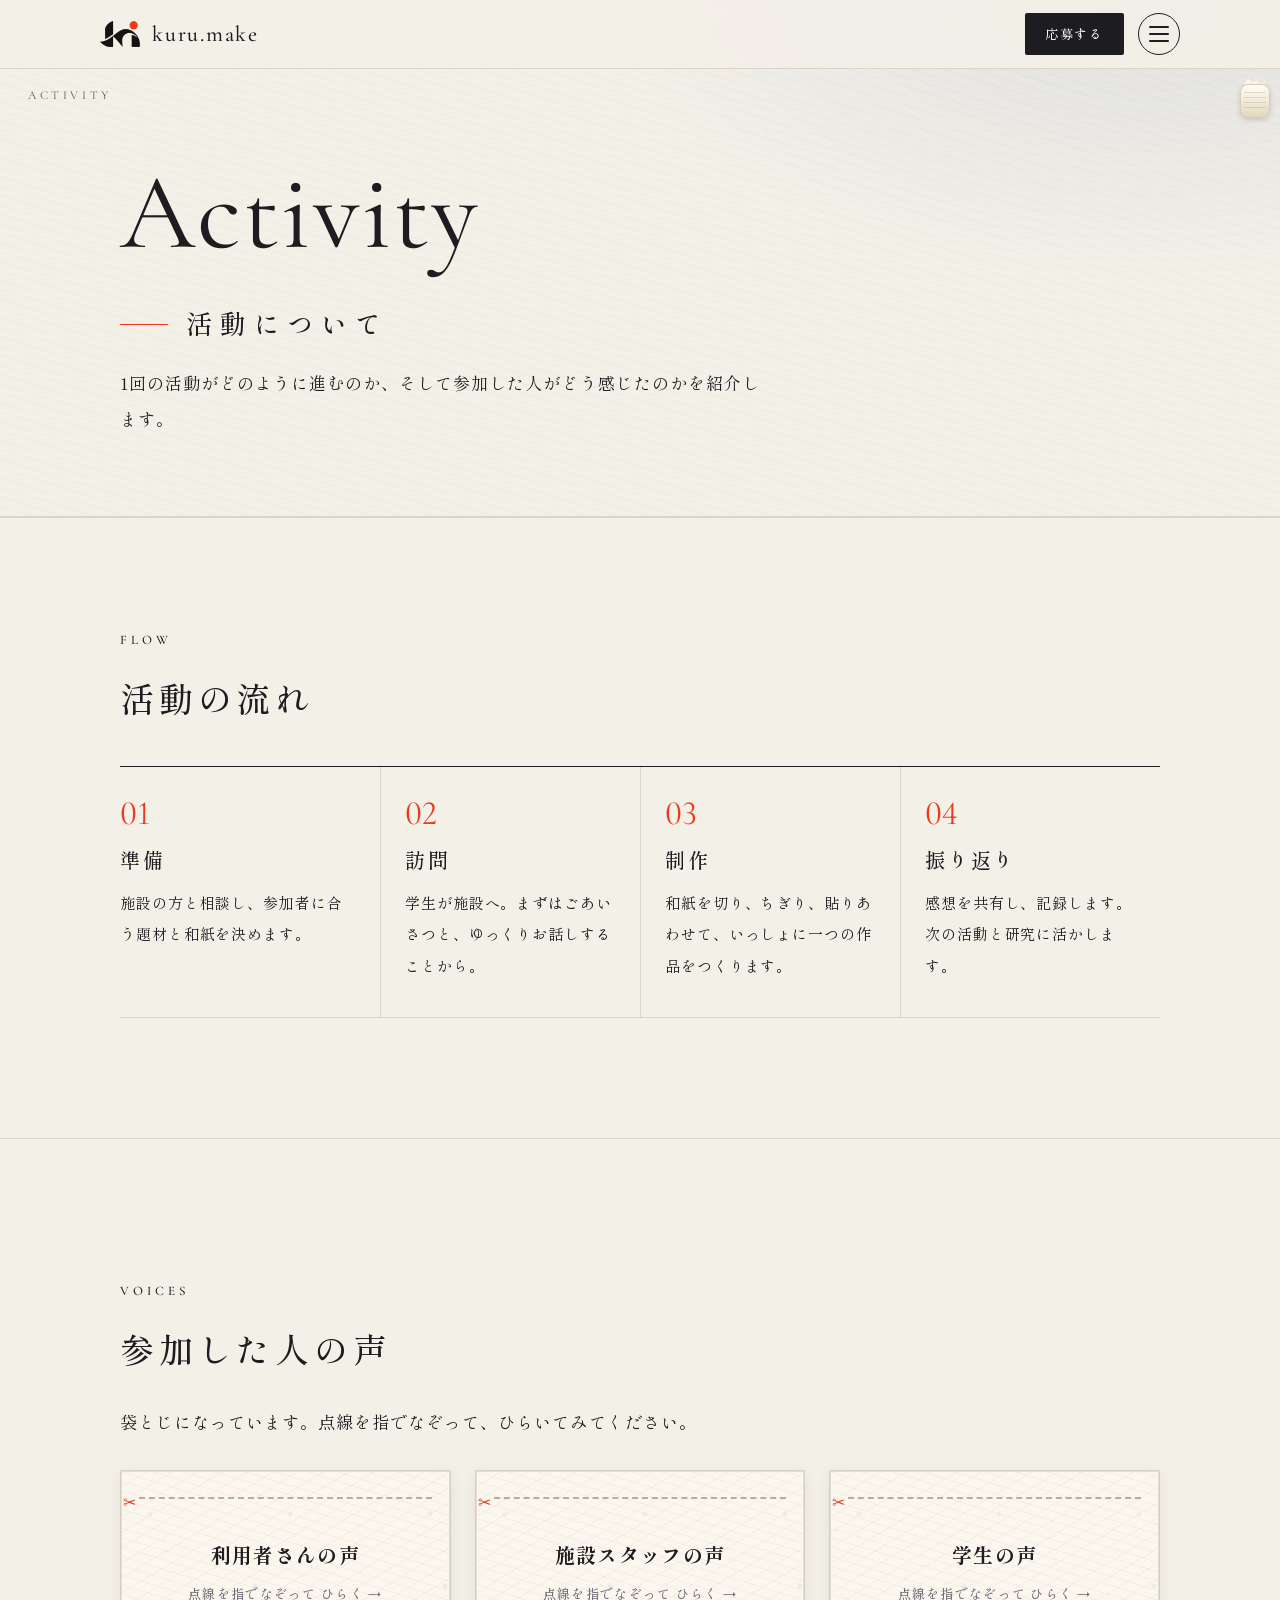
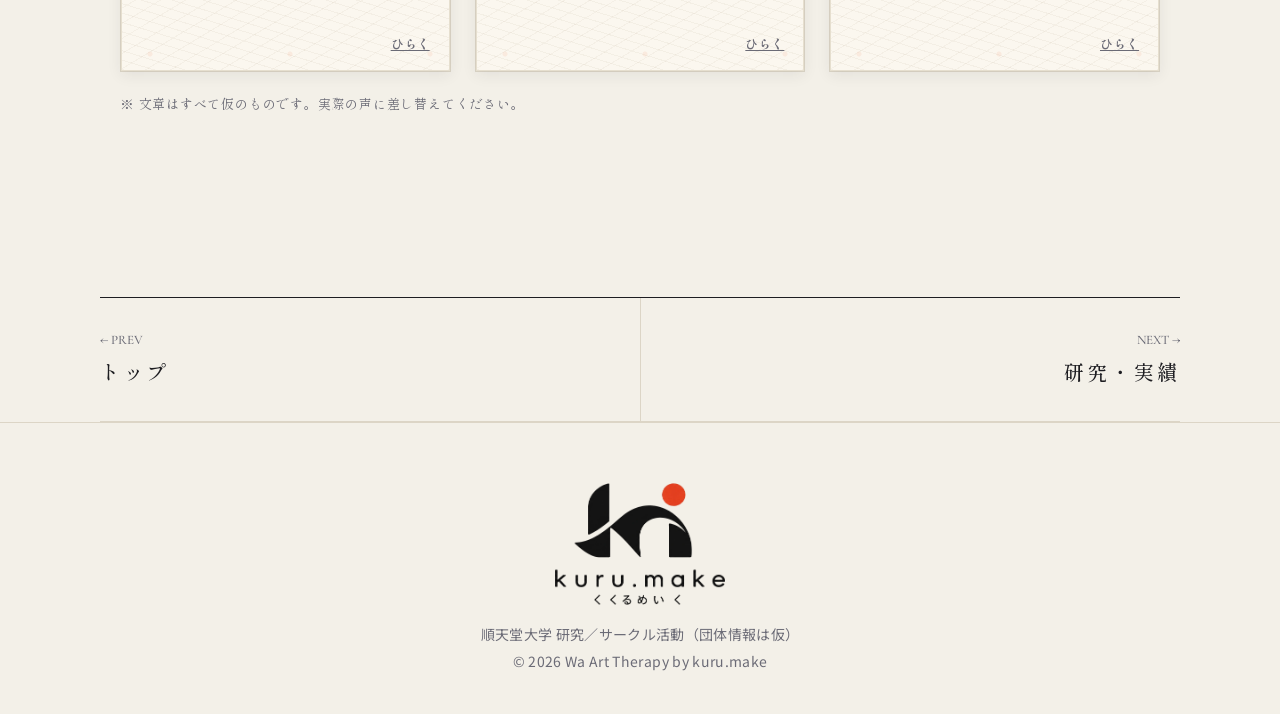
==== activity.html @ 8d51c444 "List past activities and season entries newest first Co-Authored-By: Claude Opus 5.5 <noreply@anthro" ====
<!DOCTYPE html>
<html lang="ja">
<head>
<meta charset="UTF-8">
<meta name="viewport" content="width=device-width, initial-scale=1">
<meta http-equiv="Cache-Control" content="no-cache">
<link rel="icon" href="assets/favicon.png">
<meta name="theme-color" content="#F3F0E8">
<title>活動について｜和アートセラピー</title>
<meta name="description" content="和アートセラピーの活動の流れと、参加した人の声。">
<link rel="preconnect" href="https://fonts.googleapis.com">
<link rel="preconnect" href="https://fonts.gstatic.com" crossorigin>
<link href="https://fonts.googleapis.com/css2?family=Noto+Sans+JP:wght@400;500;700&family=Shippori+Mincho:wght@400;500;600&family=Cormorant+Garamond:ital,wght@0,400;0,500;1,400&display=swap" rel="stylesheet">
<link rel="stylesheet" href="style.css?v=22">
</head>
<body>
<header>
  <div class="container nav">
    <a href="index.html" class="logo"><img src="assets/mark.png" alt="" width="40" height="25"><span>kuru.make</span></a>
    <div class="nav-right">
      <a href="apply.html" class="btn small">応募する</a>
      <button class="menu-btn" aria-label="メニューを開く" aria-expanded="false" aria-controls="menu"><span></span><span></span><span></span></button>
    </div>
  </div>
  <nav class="menu" id="menu">
    <ul class="container">
      <li><a href="index.html">トップ</a></li>
      <li><a href="activity.html" aria-current="page">活動について</a></li>
      <li><a href="research.html">研究・実績</a></li>
      <li><a href="history.html">活動のあゆみ</a></li>
      <li><a href="members.html">仲間</a></li>
      <li><a href="support.html">応援する・賛助会員</a></li>
      <li><a href="apply.html">応募フォーム</a></li>
    </ul>
  </nav>
</header>

<main>
  <section class="page-hero">
    <div class="container">
      <span class="en">Activity</span>
      <h1>活動について</h1>
      <p>1回の活動がどのように進むのか、そして参加した人がどう感じたのかを紹介します。</p>
    </div>
  </section>
<!-- 3. Flow -->
<section class="flow" id="flow">
  <div class="container">
    <span class="en">Flow</span>
    <h2 class="fade">活動の<span class="mark">流れ</span></h2>
    <div class="steps">
      <div class="step fade"><div class="num">01</div><h3>準備</h3><p>施設の方と相談し、参加者に合う題材と和紙を決めます。</p></div>
      <div class="step fade"><div class="num">02</div><h3>訪問</h3><p>学生が施設へ。まずはごあいさつと、ゆっくりお話しすることから。</p></div>
      <div class="step fade"><div class="num">03</div><h3>制作</h3><p>和紙を切り、ちぎり、貼りあわせて、いっしょに一つの作品をつくります。</p></div>
      <div class="step fade"><div class="num">04</div><h3>振り返り</h3><p>感想を共有し、記録します。次の活動と研究に活かします。</p></div>
    </div>
  </div>
</section>

<!-- 4. Voices -->
<section class="voices" id="voices">
  <div class="container">
    <span class="en">Voices</span>
    <h2 class="fade">参加した人の<span class="mark">声</span></h2>
    <p class="fade">袋とじになっています。点線を指でなぞって、ひらいてみてください。</p>
    <div class="cards">
      <div class="card fade fukuro" data-label="利用者さんの声">「若い人と話しながら手を動かすのが、こんなに楽しいとは思わなかった。」<div class="who">施設利用者さま（仮）</div></div>
      <div class="card fade fukuro" data-label="施設スタッフの声">「普段あまり話さない方が、制作中は笑顔で話してくださいました。」<div class="who">施設スタッフ（仮）</div></div>
      <div class="card fade fukuro" data-label="学生の声">「作品を通して、一人ひとりの人生に触れられた気がします。」<div class="who">参加学生（仮）</div></div>
    </div>
    <p class="note">※ 文章はすべて仮のものです。実際の声に差し替えてください。</p>
  </div>
</section>

<p class="ed-section-label" aria-hidden="true"></p>
</main>

<nav class="pager container" aria-label="ページ移動"><a class="pn prev" href="index.html"><small>前のページ</small>トップ</a><a class="pn next" href="research.html"><small>次のページ</small>研究・実績</a></nav>

<footer>
  <div class="container">
    <img class="footer-logo" src="assets/logo.png" alt="kuru.make" width="190" height="137">
    <p>順天堂大学 研究／サークル活動（団体情報は仮）</p>
    <p>© 2026 Wa Art Therapy by kuru.make</p>
  </div>
</footer>

<script>

const io = new IntersectionObserver((es) => {
  es.forEach(e => { if (e.isIntersecting) { e.target.classList.add('in'); io.unobserve(e.target); } });
}, { threshold: .15 });
document.querySelectorAll('.fade').forEach(el => io.observe(el));
</script>
<script src="menu.js?v=4"></script>
<script src="motion.js?v=7"></script>
</body>
</html>
---- style.css ----
:root {
  --base: #FAF6EE;
  --ink: #2B2B33;
  --indigo: #3A5BA0;
  --persimmon: #F2784B;
  --wakakusa: #A8D26B;
  --sakura: #F6C9D0;
  --white: #FFFFFF;
  --muted: #6b6b76;
  --font-head: "Zen Maru Gothic", "Noto Sans JP", sans-serif;
  --font-body: "Noto Sans JP", sans-serif;
  --font-en: "Poppins", sans-serif;
  --radius: 28px;
}

* { box-sizing: border-box; margin: 0; padding: 0; }
html { scroll-behavior: smooth; }
body {
  font-family: var(--font-body);
  font-size: 17px;
  line-height: 1.9;
  color: var(--ink);
  background: var(--base);
  overflow-x: hidden;
}
img, svg { max-width: 100%; display: block; }
a { color: inherit; text-decoration: none; }

.container { width: min(1080px, 90%); margin: 0 auto; }
section { padding: 110px 0; position: relative; }

.en {
  font-family: var(--font-en);
  font-weight: 600;
  font-size: 13px;
  letter-spacing: .25em;
  text-transform: uppercase;
  color: var(--persimmon);
  display: block;
  margin-bottom: 10px;
}
h2 {
  font-family: var(--font-head);
  font-size: clamp(28px, 4.4vw, 44px);
  line-height: 1.4;
  font-weight: 900;
  margin-bottom: 28px;
}
h2 .mark {
  background: linear-gradient(transparent 62%, var(--sakura) 62%);
  padding: 0 .1em;
}

/* Header */
header {
  position: fixed; top: 0; left: 0; right: 0; z-index: 50;
  background: rgba(250, 246, 238, .88);
  backdrop-filter: blur(8px);
}
.nav { display: flex; align-items: center; justify-content: space-between; height: 68px; }
.logo { font-family: var(--font-head); font-weight: 900; font-size: 20px; display: flex; align-items: center; gap: 10px; }
.logo i { width: 26px; height: 26px; border-radius: 50%; background: var(--persimmon); display: inline-block; position: relative; }
.logo i::after { content: ""; position: absolute; width: 16px; height: 16px; border-radius: 50%; background: var(--wakakusa); right: -6px; bottom: -4px; mix-blend-mode: multiply; }
.nav ul { display: flex; gap: 26px; list-style: none; font-size: 15px; font-weight: 500; align-items: center; }
.nav ul a:hover { color: var(--persimmon); }

/* 三本線メニュー */
.nav-right { display: flex; align-items: center; gap: 14px; }
.menu-btn {
  width: 46px; height: 46px; border-radius: 50%; border: 2px solid var(--ink); background: var(--white);
  display: flex; flex-direction: column; align-items: center; justify-content: center; gap: 5px; cursor: pointer;
}
.menu-btn span { display: block; width: 20px; height: 2px; background: var(--ink); border-radius: 2px; transition: transform .25s, opacity .25s; }
.menu-btn[aria-expanded="true"] span:nth-child(1) { transform: translateY(7px) rotate(45deg); }
.menu-btn[aria-expanded="true"] span:nth-child(2) { opacity: 0; }
.menu-btn[aria-expanded="true"] span:nth-child(3) { transform: translateY(-7px) rotate(-45deg); }
.menu {
  position: absolute; top: 68px; left: 0; right: 0;
  background: var(--base); border-top: 1px solid #e8e1d2; box-shadow: 0 16px 30px rgba(43,43,51,.12);
  display: none;
}
.menu.open { display: block; }
.menu ul { list-style: none; display: grid; grid-template-columns: repeat(4, 1fr); gap: 4px 24px; padding: 24px 0 30px; }
.menu a { display: block; padding: 12px 4px; font-family: var(--font-head); font-weight: 700; font-size: 17px; border-bottom: 1px dashed #d9d2c2; }
.menu a:hover { color: var(--persimmon); }

.btn {
  display: inline-block;
  font-family: var(--font-head);
  font-weight: 700;
  padding: 16px 34px;
  border-radius: 999px;
  background: var(--persimmon);
  color: #fff;
  border: none;
  font-size: 17px;
  cursor: pointer;
  box-shadow: 0 6px 0 #c9532a;
  transition: transform .15s, box-shadow .15s;
}
.btn:hover { transform: translateY(3px); box-shadow: 0 3px 0 #c9532a; }
.btn.indigo { background: var(--indigo); box-shadow: 0 6px 0 #263f78; }
.btn.indigo:hover { box-shadow: 0 3px 0 #263f78; }
.btn.ghost { background: transparent; color: var(--ink); border: 2px solid var(--ink); box-shadow: none; }
.btn.small { padding: 10px 22px; font-size: 14px; box-shadow: 0 4px 0 #c9532a; }

/* Hero */
.hero { min-height: 100vh; display: flex; align-items: center; padding-top: 110px; }
.hero .container { position: relative; z-index: 2; }
.hero h1 {
  font-family: var(--font-head);
  font-weight: 900;
  font-size: clamp(40px, 7.4vw, 96px);
  line-height: 1.18;
  letter-spacing: .02em;
}
.hero h1 .c1 { color: var(--indigo); }
.hero h1 .c2 { color: var(--persimmon); }
.hero p.lead { margin: 30px 0 38px; max-width: 540px; font-size: 18px; }
.hero .cta { display: flex; gap: 18px; flex-wrap: wrap; }
.blob { position: absolute; border-radius: 50%; z-index: 1; }
.b1 { width: 420px; height: 420px; background: var(--sakura); right: -80px; top: 90px; }
.b2 { width: 260px; height: 260px; background: var(--wakakusa); right: 22%; bottom: 40px; opacity: .85; }
.b3 { width: 150px; height: 150px; background: var(--indigo); right: 8%; bottom: 150px; opacity: .9; }
.stroke { position: absolute; right: 6%; top: 28%; z-index: 1; width: min(420px, 60%); }

/* About */
.about-grid { display: grid; grid-template-columns: 1.1fr 1fr; gap: 60px; align-items: center; }
.about p + p { margin-top: 1em; }
.formula { display: flex; align-items: center; justify-content: center; gap: 10px; flex-wrap: wrap; }
.formula .circle {
  width: 150px; height: 150px; border-radius: 50%;
  display: flex; align-items: center; justify-content: center; text-align: center;
  font-family: var(--font-head); font-weight: 900; font-size: 20px; line-height: 1.4;
  mix-blend-mode: multiply;
}
.formula .a { background: var(--sakura); }
.formula .b { background: var(--wakakusa); margin-left: -36px; }
.formula .c { background: #BFD0F2; margin-left: -36px; }

/* Flow */
.flow { background: var(--white); border-radius: 60px 60px 0 0; }
.steps { display: grid; grid-template-columns: repeat(4, 1fr); gap: 22px; margin-top: 40px; }
.step { background: var(--base); border-radius: var(--radius); padding: 30px 24px; position: relative; }
.step:nth-child(even) { transform: translateY(26px); }
.step .num { font-family: var(--font-en); font-weight: 700; font-size: 44px; color: var(--persimmon); line-height: 1; }
.step h3 { font-family: var(--font-head); font-size: 20px; margin: 10px 0 8px; font-weight: 900; }
.step p { font-size: 15px; line-height: 1.8; }

/* Voices */
.voices { background: var(--white); padding-top: 140px; }
.cards { display: grid; grid-template-columns: repeat(3, 1fr); gap: 24px; margin-top: 30px; }
.card { border-radius: var(--radius); padding: 30px; font-size: 16px; }
.card:nth-child(1) { background: var(--sakura); }
.card:nth-child(2) { background: #DDEDBF; transform: rotate(-1.2deg); }
.card:nth-child(3) { background: #CFDBF3; }
.card .who { margin-top: 16px; font-weight: 700; font-size: 14px; }
.note { font-size: 13px; color: var(--muted); margin-top: 18px; }

/* Members */
.member-row { display: flex; flex-wrap: wrap; gap: 14px; margin-top: 24px; }
.chip { padding: 14px 26px; border-radius: 999px; font-family: var(--font-head); font-weight: 700; background: var(--white); border: 2px solid var(--ink); }
.chip.fill { background: var(--indigo); color: #fff; border-color: var(--indigo); }

/* メンバー紹介 */
.profiles-title { font-family: var(--font-head); font-weight: 900; font-size: 24px; margin: 50px 0 20px; }
.profiles { display: grid; grid-template-columns: repeat(auto-fill, minmax(230px, 1fr)); gap: 22px; }
.profile { background: var(--white); border-radius: var(--radius); padding: 28px 24px; text-align: center; transition: transform .25s cubic-bezier(.3,1.6,.5,1); }
.profile:hover { transform: translateY(-4px) rotate(-.8deg); }
.avatar {
  width: 96px; height: 96px; margin: 0 auto 14px; overflow: hidden;
  border-radius: 46% 54% 50% 50% / 52% 46% 54% 48%;
  display: flex; align-items: center; justify-content: center;
}
.avatar img { width: 100%; height: 100%; object-fit: cover; }
.avatar span { font-family: var(--font-head); font-weight: 900; font-size: 38px; }
.profile h4 { font-family: var(--font-head); font-weight: 900; font-size: 19px; }
.profile .grade { font-size: 14px; color: var(--muted); }
.profile .met { display: inline-block; margin: 12px 0 10px; font-size: 14px; background: var(--base); border-radius: 999px; padding: 4px 14px; }
.profile .met b { color: var(--persimmon); margin-right: 8px; }
.profile .comment { font-size: 15px; line-height: 1.8; text-align: left; }

/* Results */
.stat b small { font-size: .32em; margin-left: 4px; font-family: var(--font-body); }
.paper-link { margin-top: 36px; background: rgba(255,255,255,.1); border-radius: 20px; padding: 24px 28px; display: flex; flex-wrap: wrap; align-items: center; gap: 12px 24px; }
.paper-link .en { width: 100%; margin: 0; }
.paper-link p { flex: 1 1 260px; }
.btn.ghost-light { background: transparent; border: 2px solid #fff; color: #fff; box-shadow: none; padding: 12px 26px; font-size: 15px; }
.results { background: var(--indigo); color: #fff; border-radius: 60px; margin: 0 2%; }
.results .en { color: var(--wakakusa); }
.stats { display: grid; grid-template-columns: repeat(4, 1fr); gap: 20px; margin-top: 30px; }
.stat { text-align: center; }
.stat b { font-family: var(--font-en); font-size: clamp(44px, 6vw, 72px); display: block; line-height: 1.1; color: var(--wakakusa); }
.stat span { font-size: 15px; }
.results .note { color: #c9d4ee; }
.results .btn { margin-top: 30px; }

/* Support */
.support-grid { display: grid; grid-template-columns: repeat(3, 1fr); gap: 22px; margin-top: 30px; }
.support-card { background: var(--white); border-radius: var(--radius); padding: 30px 26px; }
.support-card .badge { font-family: var(--font-en); font-weight: 700; color: var(--persimmon); font-size: 28px; line-height: 1; }
.support-card h3 { font-family: var(--font-head); font-weight: 900; font-size: 22px; margin: 8px 0 6px; }
.support-card p { font-size: 15px; line-height: 1.8; }
.member-plan { margin-top: 40px; background: #FFF1E9; border-radius: var(--radius); padding: 44px 40px; }
.mp-head h3 { font-family: var(--font-head); font-weight: 900; font-size: 30px; margin-bottom: 6px; }
.mp-plans { display: grid; grid-template-columns: repeat(3, 1fr); gap: 18px; margin: 26px 0 30px; }
.plan { background: var(--white); border-radius: 20px; padding: 24px; border-top: 6px solid var(--persimmon); }
.plan:nth-child(2) { border-top-color: var(--wakakusa); }
.plan:nth-child(3) { border-top-color: var(--indigo); }
.plan h4 { font-family: var(--font-head); font-size: 18px; font-weight: 900; }
.plan b { display: block; font-size: 22px; margin: 6px 0 10px; }
.plan b small { font-size: 13px; font-weight: 500; color: var(--muted); }
.plan ul { list-style: none; font-size: 14px; line-height: 1.9; }
.plan li::before { content: "・"; color: var(--persimmon); }

/* Contact */
.contact-grid { display: grid; grid-template-columns: 1fr 1fr; gap: 28px; margin-top: 34px; }
.apply-card { border-radius: var(--radius); padding: 40px 34px; display: flex; flex-direction: column; gap: 14px; align-items: flex-start; }
.apply-card.fac { background: var(--sakura); }
.apply-card.you { background: #DDEDBF; }
.apply-card h3 { font-family: var(--font-head); font-size: 26px; font-weight: 900; }

footer { padding: 60px 0 40px; text-align: center; font-size: 14px; color: var(--muted); }
footer .logo { justify-content: center; color: var(--ink); margin-bottom: 12px; }

/* Fade in */
.fade { opacity: 0; transform: translateY(22px); transition: opacity .8s ease, transform .8s ease; }
.fade.in { opacity: 1; transform: none; }
.step.fade.in:nth-child(even) { transform: translateY(26px); }

/* Apply page */
.apply-hero { padding: 150px 0 40px; }
.apply-hero h1 { font-family: var(--font-head); font-weight: 900; font-size: clamp(34px, 6vw, 60px); line-height: 1.3; }
.tabs { display: flex; gap: 12px; margin: 30px 0 0; flex-wrap: wrap; }
.tab { padding: 14px 30px; border-radius: 999px; font-family: var(--font-head); font-weight: 700; border: 2px solid var(--ink); background: transparent; cursor: pointer; font-size: 16px; color: var(--ink); }
.tab.active { background: var(--ink); color: #fff; }
.form-wrap { background: var(--white); border-radius: var(--radius); padding: 44px; margin: 30px 0 100px; }
form.panel { display: none; }
form.panel.active { display: block; }
.field { margin-bottom: 24px; }
.field label { display: block; font-weight: 700; margin-bottom: 8px; font-size: 16px; }
.field label small { color: var(--persimmon); margin-left: 8px; font-weight: 500; }
input[type=text], input[type=email], input[type=tel], select, textarea {
  width: 100%; font: inherit; padding: 14px 16px; border-radius: 14px;
  border: 2px solid #e2dccd; background: var(--base); color: var(--ink);
}
input:focus, select:focus, textarea:focus { outline: none; border-color: var(--indigo); }
textarea { min-height: 130px; resize: vertical; }
.row2 { display: grid; grid-template-columns: 1fr 1fr; gap: 20px; }
.checks { display: flex; flex-wrap: wrap; gap: 12px 22px; }
.checks label { font-weight: 500; display: flex; align-items: center; gap: 8px; margin: 0; }
.checks input[type=radio] { accent-color: var(--persimmon); }
.checks input { width: 20px; height: 20px; accent-color: var(--persimmon); }
.thanks { display: none; text-align: center; padding: 50px 10px; }
.thanks h3 { font-family: var(--font-head); font-size: 28px; margin-bottom: 12px; }

/* ===== 施設フォーム：フォーマル寄り ===== */
body.is-formal .form-wrap { border-radius: 6px; border: 1px solid #d8d3c7; border-top: 4px solid var(--indigo); padding: 48px 56px; }
body.is-formal .tab { border-radius: 4px; }
body.is-formal .tab.active { background: var(--indigo); border-color: var(--indigo); }
.formal .formal-intro { border-bottom: 1px solid #e2dccd; padding-bottom: 26px; margin-bottom: 34px; }
.formal .formal-title { font-family: var(--font-body); font-weight: 700; font-size: 24px; margin-bottom: 14px; color: var(--ink); }
.formal .formal-intro p { font-size: 16px; }
.formal .req-note { margin-top: 10px; font-size: 14px !important; color: var(--muted); }
.formal .req { display: inline-block; font-size: 11px; font-weight: 700; color: #fff; background: #B5432A; border-radius: 3px; padding: 0 7px; margin-left: 10px; line-height: 1.8; vertical-align: middle; }
.formal fieldset { border: none; margin-bottom: 38px; }
.formal legend { display: flex; align-items: center; gap: 12px; width: 100%; font-weight: 700; font-size: 18px; padding-bottom: 10px; border-bottom: 2px solid var(--indigo); margin-bottom: 8px; }
.formal legend span { display: inline-flex; width: 28px; height: 28px; align-items: center; justify-content: center; background: var(--indigo); color: #fff; font-family: var(--font-en); font-size: 14px; border-radius: 3px; }
.formal .frow { display: grid; grid-template-columns: 220px 1fr; gap: 20px; align-items: center; padding: 16px 0; border-bottom: 1px solid #eee8dc; }
.formal .frow > label { font-weight: 700; font-size: 15px; margin: 0; }
.formal input[type=text], .formal input[type=email], .formal input[type=tel], .formal select, .formal textarea {
  border-radius: 4px; border: 1px solid #c9c2b2; background: #fff;
}
.formal input:focus, .formal select:focus, .formal textarea:focus { border-color: var(--indigo); box-shadow: 0 0 0 3px rgba(58,91,160,.15); }
.formal .checks input { accent-color: var(--indigo); }
.formal .privacy { background: #F4F1EA; border: 1px solid #e2dccd; border-radius: 4px; padding: 22px 26px; }
.formal .privacy h3 { font-size: 16px; font-weight: 700; margin-bottom: 6px; }
.formal .privacy p { font-size: 14px; line-height: 1.8; margin-bottom: 14px; color: #4a4a52; }
.formal .submit-row { text-align: center; margin-top: 10px; }
.formal .formal-btn { background: var(--indigo); border-radius: 4px; box-shadow: none; font-family: var(--font-body); padding: 16px 64px; letter-spacing: .08em; }
.formal .formal-btn:hover { transform: none; box-shadow: none; background: #2E4A86; }
.formal .thanks h3 { font-family: var(--font-body); font-size: 22px; }
@media (max-width: 860px) {
  body.is-formal .form-wrap { padding: 28px 20px; }
  .formal .frow { grid-template-columns: 1fr; gap: 8px; }
  .formal .formal-btn { width: 100%; padding: 16px; }
}

/* ===== History page ===== */
.hist-hero { padding: 130px 0 30px; }
.hist-hero h1 { font-family: var(--font-head); font-weight: 900; font-size: clamp(34px, 6vw, 60px); line-height: 1.3; }
.hist-hero p { margin-top: 12px; }

/* 縦帯パネル（月ごと） */
.strips {
  display: flex; height: 620px; margin-top: 30px;
  background: var(--ink);
}
.strip {
  position: relative; flex: 1 1 0; min-width: 0;
  overflow: hidden; cursor: pointer;
  border-right: 1px solid rgba(255,255,255,.35);
  transition: flex-grow .5s cubic-bezier(.2,.7,.2,1);
  color: var(--ink);
  background: var(--paper, var(--sakura));
  outline: none;
}
.strip:last-child { border-right: none; }
.strip.spring { --paper: #F6C9D0; --deep: #E89AA8; }
.strip.summer { --paper: #CDE6A6; --deep: #8DBF4E; }
.strip.autumn { --paper: #F8C2A6; --deep: #F2784B; }
.strip.winter { --paper: #C9D5EE; --deep: #3A5BA0; }

/* ちぎり和紙の形 */
.strip .tear {
  position: absolute; left: -10%; right: -10%;
  background: var(--deep); opacity: .55;
  clip-path: polygon(0 18%, 8% 6%, 15% 14%, 24% 2%, 33% 12%, 41% 0, 52% 10%, 60% 3%, 70% 14%, 79% 4%, 88% 12%, 100% 2%, 100% 100%, 0 100%);
}
.strip .tear.t1 { bottom: 0; height: 34%; }
.strip .tear.t2 { bottom: 22%; height: 18%; opacity: .25; transform: scaleX(-1); }
.strip .dot {
  position: absolute; width: 70px; height: 70px; border-radius: 50%;
  background: var(--white); opacity: .5; top: 52%; left: 50%; transform: translateX(-50%);
}

.strip .ttl {
  position: absolute; top: 36px; left: 50%; transform: translateX(-50%);
  writing-mode: vertical-rl;
  font-family: var(--font-head); font-weight: 900;
  font-size: clamp(20px, 2.2vw, 30px); letter-spacing: .12em; line-height: 1.2;
  white-space: nowrap;
}
.strip .ttl .mon { color: var(--deep); filter: brightness(.8); }
.strip .sub {
  position: absolute; bottom: 24px; left: 12px;
  writing-mode: vertical-rl;
  font-family: var(--font-en); font-size: 12px; letter-spacing: .2em; text-transform: uppercase;
  white-space: nowrap; color: var(--ink); opacity: .7;
}
.strip .detail {
  position: absolute; left: 14px; right: 14px; bottom: 24px;
  background: rgba(255,255,255,.92); border-radius: 16px; padding: 16px 16px;
  opacity: 0; transform: translateY(16px); transition: opacity .35s .15s, transform .35s .15s;
  pointer-events: none;
}
.strip .detail h3 { font-family: var(--font-head); font-size: 18px; font-weight: 900; line-height: 1.4; }
.strip .detail .tag { display: inline-block; font-size: 12px; font-weight: 700; padding: 2px 12px; border-radius: 999px; background: var(--deep); color: #fff; margin-bottom: 8px; }
.strip .detail p { font-size: 15px; line-height: 1.8; margin-top: 6px; }

.strips:hover .strip, .strips.has-open .strip { flex-grow: .9; }
.strip:hover, .strip:focus-visible, .strip.open { flex-grow: 2.2 !important; }
.strip:hover .detail, .strip:focus-visible .detail, .strip.open .detail { opacity: 1; transform: none; }
.strip:hover .ttl, .strip.open .ttl { left: 24px; transform: none; }
.strip .ttl { transition: left .4s; }

/* 下の大きな英字 */
.hist-word {
  position: relative; background: var(--ink); color: var(--base);
  padding: 30px 0 60px; overflow: hidden;
}
.hist-word .big {
  font-family: var(--font-en); font-weight: 700; font-size: clamp(64px, 13vw, 180px);
  line-height: 1; letter-spacing: -.01em; opacity: .95;
}
.hist-word .line { display: flex; align-items: center; gap: 16px; margin-top: 10px; font-family: var(--font-head); font-weight: 700; }
.hist-word .line::before { content: ""; width: 80px; height: 2px; background: var(--base); }

/* 季節ごとの一覧 */
.season-list { display: grid; grid-template-columns: repeat(4, 1fr); gap: 22px; margin-top: 30px; }
.season { border-radius: var(--radius); padding: 28px 24px; background: var(--white); position: relative; overflow: hidden; }
.season::before {
  content: ""; position: absolute; left: -10%; right: -10%; top: 0; height: 64px; background: var(--paper);
  clip-path: polygon(0 0, 100% 0, 100% 70%, 90% 88%, 80% 72%, 68% 95%, 57% 76%, 45% 92%, 34% 74%, 22% 96%, 12% 78%, 0 90%);
}
.season.spring { --paper: #F6C9D0; --deep: #E89AA8; }
.season.summer { --paper: #CDE6A6; --deep: #8DBF4E; }
.season.autumn { --paper: #F8C2A6; --deep: #F2784B; }
.season.winter { --paper: #C9D5EE; --deep: #3A5BA0; }
.season h3 { position: relative; font-family: var(--font-head); font-size: 26px; font-weight: 900; margin-bottom: 34px; }
.season h3 small { font-family: var(--font-en); font-size: 12px; letter-spacing: .2em; margin-left: 8px; }
.season ul { list-style: none; }
.season li { padding: 12px 0; border-top: 1px dashed #d9d2c2; font-size: 15px; line-height: 1.6; }
.season li b { font-family: var(--font-en); color: var(--deep); margin-right: 10px; display: inline-block; min-width: 2.6em; }

@media (max-width: 860px) {
  section { padding: 80px 0; }
  .menu ul { grid-template-columns: 1fr; padding: 10px 0 20px; }
  .menu a { padding: 14px 4px; }
  .about-grid, .contact-grid, .cards, .row2, .support-grid, .mp-plans { grid-template-columns: 1fr; }
  .member-plan { padding: 30px 20px; }
  .steps { grid-template-columns: 1fr 1fr; }
  .step:nth-child(even), .step.fade.in:nth-child(even) { transform: none; }
  .stats { grid-template-columns: 1fr 1fr; gap: 30px; }
  .b1 { width: 260px; height: 260px; top: 70px; right: -90px; }
  .b2 { width: 160px; height: 160px; right: 10%; }
  .b3 { display: none; }
  .stroke { display: none; }
  .results { border-radius: 36px; }
  .form-wrap { padding: 28px 20px; }

  /* 履歴：スマホは横帯を縦に積む */
  .strips { flex-direction: column; height: auto; margin: 24px 16px 0; background: transparent; gap: 8px; }
  .strip, .strips:hover .strip, .strips.has-open .strip, .strip:hover, .strip.open { flex: none !important; }
  .strip { border: none; border-radius: 14px; padding: 18px 48px 22px 18px; }
  .strip::after {
    content: "＋"; position: absolute; right: 18px; top: 18px;
    font-weight: 700; font-size: 18px; line-height: 1.6; color: var(--ink); opacity: .6; z-index: 1;
  }
  .strip.open::after { content: "－"; }
  .strip .ttl, .strip:hover .ttl, .strip.open .ttl {
    position: relative; z-index: 1; writing-mode: horizontal-tb; top: auto; left: auto; transform: none;
    font-size: 19px; letter-spacing: .04em; white-space: normal; line-height: 1.5;
  }
  .strip .ttl .mon { display: inline-block; min-width: 2.8em; }
  .strip .sub { position: relative; z-index: 1; writing-mode: horizontal-tb; bottom: auto; left: auto; display: block; margin-top: 2px; font-size: 11px; }
  .strip .tear.t1 { height: 14px; }
  .strip .tear.t2, .strip .dot { display: none; }
  .strip .detail { position: relative; left: auto; right: auto; bottom: auto; z-index: 1; opacity: 1; transform: none; margin: 14px 0 0; display: none; padding: 14px 16px; }
  .strip .detail h3 { display: none; }
  .strip.open .detail { display: block; }
  .season-list { grid-template-columns: 1fr 1fr; }
}
@media (max-width: 520px) { .season-list { grid-template-columns: 1fr; } }
/* ===== 動きは控えめに（ボタン・スクロール） ===== */
.btn, .btn:hover { transition: background .2s, box-shadow .15s, transform .15s; animation: none; }
.btn:active { transform: translateY(4px); box-shadow: 0 2px 0 #c9532a; }
.btn.indigo:active { box-shadow: 0 2px 0 #263f78; }
.fade { opacity: 0; transform: none; transition: opacity .6s ease; }
.fade.in { opacity: 1; }
.step.fade:nth-child(even) { transform: translateY(26px); }

/* ===== 袋とじ ===== */
.fukuro { position: relative; isolation: isolate; }
.fk-seal { position: absolute; inset: 0; z-index: 5; border-radius: inherit; perspective: 900px; touch-action: pan-y; }
.fk-flap { position: absolute; inset: 0; border-radius: inherit; transform-origin: 50% 0; transition: transform .8s cubic-bezier(.5,0,.3,1), opacity .8s; }
.fk-face {
  position: absolute; inset: 0; border-radius: inherit; overflow: hidden;
  display: flex; flex-direction: column; align-items: center; justify-content: center; gap: 6px; text-align: center; padding: 20px;
  background-color: #FBF7EF;
  background-image:
    radial-gradient(circle at 20% 30%, rgba(242,120,75,.10) 0 2px, transparent 3px),
    radial-gradient(circle at 70% 60%, rgba(58,91,160,.08) 0 2px, transparent 3px),
    repeating-linear-gradient(17deg, rgba(160,140,110,.08) 0 1px, transparent 1px 9px),
    repeating-linear-gradient(-31deg, rgba(160,140,110,.07) 0 1px, transparent 1px 13px);
  background-size: 140px 140px, 190px 190px, auto, auto;
  border: 1px solid #e6dfcf; box-shadow: 0 4px 14px rgba(43,43,51,.08);
}
.fk-label { font-family: var(--font-head); font-weight: 900; font-size: 20px; color: var(--ink); }
.fk-hint { font-size: 13px; color: var(--muted); }
.fk-perf { position: absolute; left: 18px; right: 18px; top: 26px; height: 0; border-top: 2px dashed #b9ad96; cursor: col-resize; }
.fk-perf::before { content: "✂"; position: absolute; left: -16px; top: -14px; font-size: 16px; color: var(--persimmon); }
.fk-perf::after { content: ""; position: absolute; left: 0; right: 0; top: -22px; height: 44px; }
.fk-cut { position: absolute; left: 0; top: -2px; height: 2px; width: 0; background: var(--persimmon); }
.fk-open {
  position: absolute; right: 14px; bottom: 12px; font: 700 13px var(--font-head); color: var(--muted);
  background: transparent; border: none; text-decoration: underline; cursor: pointer; padding: 6px;
}
.fukuro.opened .fk-flap { transform: rotateX(-100deg); opacity: 0; }
.fukuro.opened .fk-perf, .fukuro.opened .fk-open { opacity: 0; transition: opacity .2s; }

/* ===== スクロールバー：和紙のロール ===== */
html.has-roll { scrollbar-width: none; }
html.has-roll::-webkit-scrollbar { display: none; }
.roll-bar { position: fixed; right: 8px; top: 84px; bottom: 20px; width: 34px; z-index: 60; cursor: grab; touch-action: none; }
.roll-bar.grab { cursor: grabbing; }
.roll-sheet {
  position: absolute; left: 7px; right: 7px; top: 0; border-radius: 3px 3px 0 0;
  background-color: #FBF7EF;
  background-image: repeating-linear-gradient(17deg, rgba(160,140,110,.12) 0 1px, transparent 1px 7px);
  box-shadow: inset 0 0 0 1px #e2d9c6, 1px 1px 3px rgba(43,43,51,.08);
}
.roll-sheet::before { /* 上端はちぎった和紙 */
  content: ""; position: absolute; left: 0; right: 0; top: -5px; height: 6px; background: inherit;
  clip-path: polygon(0 100%, 0 40%, 20% 0, 40% 60%, 60% 10%, 80% 70%, 100% 20%, 100% 100%);
}
.roll-core {
  position: absolute; left: 50%; top: 0; width: var(--d, 30px); height: 34px; margin-left: calc(var(--d, 30px) / -2);
  border-radius: 8px;
  background: linear-gradient(180deg, #fffdf8 0%, #F3ECDD 45%, #E2D6BE 100%);
  box-shadow: 0 2px 5px rgba(43,43,51,.18), inset 0 0 0 1px #d8ccb3;
}
.roll-core span { /* 巻きのしるし（回転する） */
  position: absolute; inset: 6px 4px; border-radius: 4px;
  background: repeating-linear-gradient(0deg, transparent 0 4px, rgba(160,140,110,.25) 4px 5px);
  background-position: 0 calc(var(--spin, 0deg) / 1deg * .1px);
}
@media (max-width: 860px) {
  .roll-bar { width: 22px; right: 4px; top: 76px; }
  .roll-sheet { left: 5px; right: 5px; }
  .roll-core { height: 24px; }
}

/* ===== オープニング：和紙をやぶる ===== */
html.intro-lock, html.intro-lock body { overflow: hidden; }
.washi { position: fixed; inset: 0; z-index: 200; touch-action: none; cursor: grab; user-select: none; -webkit-user-select: none; outline: none; }
.washi.pulling { cursor: grabbing; }
.w-top, .w-bottom { position: absolute; inset: 0; filter: drop-shadow(0 6px 14px rgba(43,43,51,.18)); transition: transform 1s cubic-bezier(.5,0,.3,1), opacity 1s; }
.w-piece {
  position: absolute; inset: 0;
  background-color: #FBF7EF;
  background-image:
    radial-gradient(circle at 20% 30%, rgba(242,120,75,.10) 0 2px, transparent 3px),
    radial-gradient(circle at 70% 60%, rgba(58,91,160,.08) 0 2px, transparent 3px),
    repeating-linear-gradient(17deg, rgba(160,140,110,.07) 0 1px, transparent 1px 9px),
    repeating-linear-gradient(-31deg, rgba(160,140,110,.06) 0 1px, transparent 1px 13px);
  background-size: 140px 140px, 190px 190px, auto, auto;
}
.w-top .w-piece { clip-path: inset(0 0 50% 0); }
.w-bottom .w-piece { clip-path: inset(50% 0 0 0); }
.washi.torn .w-top { transform: translateY(-105%) rotate(-5deg); }
.washi.torn .w-bottom { transform: translateY(105%) rotate(4deg); }
.washi.torn { pointer-events: none; }
.washi.torn .w-skip, .washi.torn .w-hint { opacity: 0; }
.washi.pulling .w-piece { transform: scale(1.005); }
.washi.nudge .w-top, .washi.nudge .w-bottom { animation: nudge .45s; }
@keyframes nudge { 25% { transform: translateX(-6px) rotate(-.4deg); } 60% { transform: translateX(5px) rotate(.3deg); } }
.w-title { position: absolute; left: 0; right: 0; top: 34%; text-align: center; }
.w-title b { display: block; font-family: var(--font-head); font-weight: 900; font-size: clamp(34px, 7vw, 72px); color: var(--ink); }
.w-hint {
  position: absolute; left: 0; right: 0; top: 60%; text-align: center;
  font-family: var(--font-head); font-weight: 700; color: var(--muted); transition: opacity .3s;
}
.w-finger {
  display: block; width: 26px; height: 26px; border-radius: 50%; background: var(--persimmon); opacity: .8;
  margin: 0 auto 14px; animation: swipe 1.8s ease-in-out infinite;
  box-shadow: 0 0 0 8px rgba(242,120,75,.2);
}
@keyframes swipe { 0% { transform: translateX(-90px); opacity: 0; } 20% { opacity: .8; } 80% { opacity: .8; } 100% { transform: translateX(90px); opacity: 0; } }
.w-crease { position: absolute; inset: 0; width: 100%; height: 100%; pointer-events: none; }
.w-crease polyline { fill: none; stroke: var(--persimmon); stroke-width: 3; stroke-dasharray: 2 7; stroke-linecap: round; opacity: .7; }
.w-skip {
  position: absolute; right: 20px; bottom: 24px; font: 700 15px var(--font-head);
  background: transparent; border: 2px solid var(--ink); color: var(--ink); border-radius: 999px; padding: 8px 22px; cursor: pointer;
  transition: opacity .3s;
}

@media (prefers-reduced-motion: reduce) {
  .fk-flap { transition: none; }
  .washi { display: none; }
  .fade { opacity: 1; transform: none; transition: none; }
  .strip, .strip .detail, .strip .ttl { transition: none; }
}
.stats.fukuro { border-radius: 20px; padding: 24px 0; min-height: 180px; }
.card.fukuro { min-height: 170px; }

/* ===== ページ分割まわり ===== */
.menu a[aria-current="page"] { color: var(--persimmon); }
.page-hero { padding: 140px 0 20px; }
.page-hero h1 { font-family: var(--font-head); font-weight: 900; font-size: clamp(32px, 5.6vw, 56px); line-height: 1.3; }
.page-hero p { margin-top: 12px; max-width: 640px; }
.page-hero + section { padding-top: 60px; }

/* 意義・目的 */
.purpose { background: var(--white); border-radius: 60px 60px 0 0; }
.purpose-grid { display: grid; grid-template-columns: repeat(3, 1fr); gap: 22px; margin-top: 30px; }
.purpose-card { background: var(--base); border-radius: var(--radius); padding: 30px 26px; }
.purpose-card .num { font-family: var(--font-en); font-weight: 700; font-size: 34px; color: var(--persimmon); line-height: 1; }
.purpose-card h3 { font-family: var(--font-head); font-weight: 900; font-size: 22px; margin: 10px 0 8px; }
.purpose-card p { font-size: 15px; line-height: 1.85; }

/* ページ案内 */
.guide { background: var(--white); padding-top: 40px; }
.guide-grid { display: grid; grid-template-columns: repeat(3, 1fr); gap: 18px; margin-top: 26px; }
.guide-card { display: block; background: var(--base); border-radius: 20px; padding: 24px 24px 26px; border: 2px solid transparent; transition: border-color .2s; position: relative; }
.guide-card:hover { border-color: var(--ink); }
.guide-card::after { content: "→"; position: absolute; right: 22px; top: 22px; font-weight: 700; }
.guide-card .en { margin-bottom: 4px; }
.guide-card h3 { font-family: var(--font-head); font-weight: 900; font-size: 20px; }
.guide-card p { font-size: 14px; color: var(--muted); line-height: 1.7; margin-top: 4px; }

/* 研究・実績 */
.topic-list { list-style: none; margin-top: 24px; border-top: 1px solid #e2dccd; }
.topic-list li { padding: 18px 4px; border-bottom: 1px solid #e2dccd; display: grid; grid-template-columns: 200px 1fr; gap: 16px; }
.topic-list b { font-family: var(--font-head); font-size: 18px; color: var(--indigo); }
.paper-box { margin-top: 34px; background: var(--white); border-radius: var(--radius); padding: 28px 30px; display: flex; flex-wrap: wrap; gap: 16px 30px; align-items: center; justify-content: space-between; }
.paper-box h3 { font-family: var(--font-head); font-weight: 900; font-size: 22px; }
.results-list, .past { padding-top: 40px; }
.result-table { display: grid; grid-template-columns: repeat(2, 1fr); gap: 0 40px; border-top: 2px solid var(--ink); }
.result-table div { display: flex; justify-content: space-between; align-items: baseline; padding: 18px 4px; border-bottom: 1px solid #e2dccd; }
.result-table dt { font-weight: 700; }
.result-table dd { font-family: var(--font-en); font-weight: 700; font-size: 26px; color: var(--indigo); }
.past-table { width: 100%; border-collapse: collapse; background: var(--white); border-radius: 16px; overflow: hidden; margin-bottom: 24px; }
.past-table th, .past-table td { text-align: left; padding: 14px 18px; border-bottom: 1px solid #eee8dc; font-size: 15px; }
.past-table th { background: var(--ink); color: #fff; font-weight: 700; font-size: 14px; }
.past-table td:first-child { white-space: nowrap; font-weight: 700; }

/* 研究でわかったこと */
.study-meta { margin-top: 24px; background: var(--white); border-radius: 20px; padding: 6px 24px; }
.study-meta div { display: grid; grid-template-columns: 80px 1fr; gap: 16px; padding: 14px 0; border-bottom: 1px solid #eee8dc; }
.study-meta div:last-child { border-bottom: none; }
.study-meta dt { font-weight: 700; color: var(--indigo); }
.study-meta dd { font-size: 15px; line-height: 1.8; }
.sub-h { font-family: var(--font-head); font-weight: 900; font-size: 24px; margin: 44px 0 16px; }
.effect-list { list-style: none; display: grid; grid-template-columns: repeat(2, 1fr); gap: 16px; }
.effect-list li { background: var(--white); border-radius: 20px; padding: 20px 22px; border-left: 6px solid var(--persimmon); }
.effect-list li:nth-child(n+3) { border-left-color: var(--wakakusa); }
.effect-list li:nth-child(n+5) { border-left-color: var(--indigo); }
.effect-list b { font-family: var(--font-head); font-size: 18px; }
.effect-list p { font-size: 15px; line-height: 1.8; margin-top: 4px; }
.research strong { background: linear-gradient(transparent 62%, var(--sakura) 62%); }
.caveat { margin-top: 30px; background: #F4F1EA; border: 1px solid #e2dccd; border-radius: 16px; padding: 20px 24px; }
.caveat h4 { font-size: 16px; font-weight: 700; margin-bottom: 4px; }
.caveat p { font-size: 15px; line-height: 1.8; color: #4a4a52; }
@media (max-width: 860px) {
  .effect-list { grid-template-columns: 1fr; }
  .study-meta div { grid-template-columns: 1fr; gap: 2px; }
}

/* 前へ・次へ */
.pager { display: grid; grid-template-columns: 1fr 1fr; gap: 16px; padding: 30px 0 10px; }
.pn { display: block; background: var(--white); border-radius: 18px; padding: 18px 22px; font-family: var(--font-head); font-weight: 900; font-size: 18px; border: 2px solid transparent; transition: border-color .2s; }
.pn:hover { border-color: var(--ink); }
.pn small { display: block; font-family: var(--font-body); font-weight: 500; font-size: 12px; color: var(--muted); }
.pn.prev small::before { content: "← "; }
.pn.next { text-align: right; }
.pn.next small::after { content: " →"; }

@media (max-width: 860px) {
  .purpose-grid, .guide-grid, .result-table { grid-template-columns: 1fr; }
  .purpose { border-radius: 36px 36px 0 0; }
  .topic-list li { grid-template-columns: 1fr; gap: 4px; }
  .page-hero { padding-top: 110px; }
  .past-table th:nth-child(3), .past-table td:nth-child(3) { display: none; }
  .pn { font-size: 15px; padding: 14px 16px; }
}
.text-link { font-weight: 700; color: var(--indigo); border-bottom: 2px solid var(--indigo); padding-bottom: 2px; }
.purpose p b { background: linear-gradient(transparent 62%, var(--sakura) 62%); }

/* オープニングの文字位置（破れ目の中央線にかからないように） */
.w-title { top: auto; bottom: calc(50% + 28px); }
.w-title .en { margin-bottom: 6px; }
.w-hint { top: calc(50% + 36px); font-size: clamp(15px, 1.8vw, 22px); letter-spacing: .06em; padding: 0 20px; }
.w-hint .for-mouse { display: none; }
@media (hover: hover) and (pointer: fine) {
  .w-hint .for-touch { display: none; }
  .w-hint .for-mouse { display: inline; }
  .w-finger { width: 18px; height: 18px; border-radius: 3px 50% 50% 50%; margin-bottom: 18px; }
}

/* =========================================================
   洗練レイヤー（ロゴ：墨 × 朱 に合わせる）
   ========================================================= */
:root {
  --ink: #1D1D21;
  --shu: #EE3A1C;          /* ロゴの朱 */
  --shu-deep: #C42E14;
  --line: #E4DCCB;
  --persimmon: var(--shu);
  --radius: 18px;
}
body { letter-spacing: .02em; }
h2 { font-weight: 700; letter-spacing: .04em; }
h2 .mark { background: none; padding: 0; color: var(--shu); }
.en { color: var(--shu); letter-spacing: .3em; font-size: 12px; display: flex; align-items: center; gap: 10px; }
.en::before { content: ""; width: 8px; height: 8px; border-radius: 50%; background: var(--shu); flex: none; }

/* ヘッダー */
header { background: rgba(250,246,238,.92); border-bottom: 1px solid var(--line); }
.logo { gap: 12px; font-weight: 700; font-size: 18px; letter-spacing: .06em; }
.logo img { width: 40px; height: auto; }
.footer-logo { width: 170px; height: auto; margin: 0 auto 16px; }

/* ボタン：立体の影をやめ、すっきりしたピル型に */
.btn { box-shadow: none !important; background: var(--ink); color: #fff; font-weight: 700; padding: 15px 32px; letter-spacing: .06em; }
.btn:hover { transform: none; background: var(--shu); }
.btn:active { transform: translateY(1px); }
.btn.indigo { background: var(--indigo); }
.btn.indigo:hover { background: #2E4A86; }
.btn.small { padding: 9px 20px; font-size: 13px; }
.btn.ghost { border: 1.5px solid var(--ink); background: transparent; color: var(--ink); }
.btn.ghost:hover { background: var(--ink); color: #fff; }
.menu-btn { border-width: 1.5px; width: 42px; height: 42px; background: transparent; }

/* ファーストビュー */
.hero { min-height: 92vh; overflow: hidden; }
.hero-mark {
  position: absolute; right: -4%; top: 50%; transform: translateY(-46%);
  width: min(52vw, 680px); opacity: 1; z-index: 1; pointer-events: none;
}
.hero h1 { font-weight: 700; letter-spacing: .06em; line-height: 1.35; font-size: clamp(36px, 6vw, 80px); }
.hero h1 .c1 { color: var(--ink); }
.hero h1 .c2 { color: var(--shu); }
.hero p.lead { color: #3b3b42; }

/* セクションの面を落ち着かせる */
.purpose, .flow, .voices, .guide { background: var(--white); border-radius: 0; }
.purpose-card, .step, .guide-card, .support-card, .profile, .plan, .season, .paper-box, .study-meta, .effect-list li {
  border-radius: var(--radius); box-shadow: none;
}
.purpose-card, .step, .guide-card { background: var(--base); border: 1px solid var(--line); }
.purpose-card .num, .step .num, .support-card .badge { color: var(--shu); font-size: 28px; }
.guide-card:hover, .pn:hover { border-color: var(--shu); }
.guide-card::after { color: var(--shu); }
.card { border: 1px solid var(--line); }
.card:nth-child(1) { background: #FBEDEA; }
.card:nth-child(2) { background: #F1F4EA; transform: none; }
.card:nth-child(3) { background: #ECEFF6; }
.chip { border-width: 1.5px; }
.chip.fill { background: var(--ink); border-color: var(--ink); }
.member-plan { background: #FBEDEA; }
.plan { border-top-width: 4px; border-top-color: var(--shu); }
.effect-list li { border-left-width: 4px; border-left-color: var(--shu); }
.effect-list li:nth-child(n+3) { border-left-color: var(--ink); }
.effect-list li:nth-child(n+5) { border-left-color: var(--indigo); }
.result-table { border-top-color: var(--ink); }
.result-table dd { color: var(--ink); }
.result-table dd::first-letter { color: var(--shu); }
.topic-list b, .study-meta dt { color: var(--ink); }
.research strong, .purpose p b { background: none; color: var(--shu); }
.text-link { color: var(--ink); border-bottom-color: var(--shu); }
.past-table th { background: var(--ink); }
.page-hero h1 { font-weight: 700; letter-spacing: .05em; }
.page-hero { border-bottom: 1px solid var(--line); padding-bottom: 36px; }
.apply-card.fac { background: #FBEDEA; }
.apply-card.you { background: #ECEFF6; }
.apply-card h3 { font-weight: 700; }
footer { border-top: 1px solid var(--line); }

/* フォームのアクセント */
.checks input, .checks input[type=radio] { accent-color: var(--shu); }
.field label small { color: var(--shu); }
.tab { border-width: 1.5px; }

@media (max-width: 860px) {
  .hero-mark { width: 78vw; right: -18vw; top: 64px; transform: none; opacity: .14; }
  .hero { min-height: 86vh; }
}
.hero-mark { width: min(38vw, 520px); right: 3%; transform: translateY(-40%); }
@media (max-width: 1100px) and (min-width: 861px) { .hero-mark { opacity: .2; } }
.w-title .en { justify-content: center; }
.w-title b { font-weight: 700; letter-spacing: .08em; }

/* ===== スマホ表示の調整 ===== */
.logo span, .btn.small { white-space: nowrap; }
@media (max-width: 860px) {
  .nav { height: 60px; }
  .menu { top: 60px; }
  .logo { font-size: 15px; gap: 8px; }
  .logo img { width: 32px; }
  .nav-right { gap: 8px; }
  .btn.small { padding: 8px 14px; font-size: 12px; }
  .menu-btn { width: 38px; height: 38px; }
  .roll-bar { top: 70px; }
  .hero { padding-top: 90px; min-height: auto; padding-bottom: 70px; }
  .hero h1 { font-size: min(8.4vw, 44px); letter-spacing: .02em; }
  .hero .en { font-size: 10px; letter-spacing: .18em; }
  .hero p.lead { font-size: 16px; margin: 22px 0 28px; }
  .hero .cta { flex-direction: column; align-items: stretch; gap: 12px; max-width: 340px; }
  .hero .cta .btn { text-align: center; }
  .hero-mark { top: auto; bottom: 20px; right: -14vw; width: 70vw; opacity: .1; }
  .page-hero { padding-top: 96px; }
  .page-hero h1 { font-size: min(8vw, 36px); }
  h2 { font-size: min(7vw, 30px); }
  .container { width: auto; margin: 0 16px; }
  .pager { margin: 0 16px; }
  .footer-logo { width: 140px; }
}

/* =========================================================
   エディトリアル（静かな和の佇まい）
   ========================================================= */
:root {
  --base: #F3F0E8;
  --white: #FBFAF6;
  --font-head: "Shippori Mincho", "Hiragino Mincho ProN", serif;
  --font-serif: "Shippori Mincho", "Hiragino Mincho ProN", serif;
  --font-en: "Cormorant Garamond", "Times New Roman", serif;
  --line: #DCD5C6;
}
body { background: var(--base); }
h1, h2, h3, h4, .logo, .menu a, .pn, .btn, .tab { font-family: var(--font-serif); }
h2 { font-weight: 500; letter-spacing: .12em; }
h2 .mark { color: inherit; }
.en, .ed-kicker { font-family: var(--font-en); font-weight: 500; font-size: 14px; letter-spacing: .28em; text-transform: uppercase; color: var(--ink); }
.en::before { width: 6px; height: 6px; }
.logo span { font-weight: 500; letter-spacing: .16em; font-size: 16px; }
header { background: rgba(243,240,232,.9); }
.btn { border-radius: 2px; font-weight: 500; letter-spacing: .14em; }
.menu a { font-weight: 500; letter-spacing: .1em; border-bottom: 1px solid var(--line); }
.page-hero h1 { font-weight: 500; letter-spacing: .14em; }

/* 共通パーツ */
.ed-wrap { width: min(1040px, 88%); margin: 0 auto; }
.ed-kicker { display: block; margin-bottom: 18px; }
.ed-h2 { font-family: var(--font-serif); font-weight: 500; font-size: clamp(24px, 3vw, 34px); letter-spacing: .14em; line-height: 1.6; margin-bottom: 28px; }
.ed-link {
  display: inline-block; font-family: var(--font-serif); font-size: 15px; letter-spacing: .14em;
  padding: 6px 0; border-bottom: 1px solid currentColor; margin-top: 28px;
}
.ed-link::after { content: "　→"; color: var(--shu); }
.ed-link:hover { color: var(--shu); }
.ed-section-label {
  position: fixed; left: 28px; top: 84px; z-index: 40; margin: 0;
  font-family: var(--font-en); font-size: 12px; letter-spacing: .3em; text-transform: uppercase; color: var(--ink); opacity: .7;
}

/* ファーストビュー */
.ed-hero { position: relative; min-height: 100vh; padding: 0; overflow: hidden; color: var(--ink); }
.ed-hero-bg {
  position: absolute; inset: 0;
  background:
    radial-gradient(120% 80% at 80% 20%, rgba(58,91,160,.18), transparent 60%),
    radial-gradient(80% 60% at 10% 90%, rgba(238,58,28,.07), transparent 60%),
    repeating-linear-gradient(17deg, rgba(150,130,100,.06) 0 1px, transparent 1px 9px),
    repeating-linear-gradient(-31deg, rgba(150,130,100,.05) 0 1px, transparent 1px 13px),
    var(--base);
}
.ed-hero-in { position: relative; min-height: 100vh; width: min(1180px, 90%); margin: 0 auto; padding: 130px 0 70px; display: grid; grid-template-columns: 1.1fr .9fr; grid-template-rows: auto 1fr auto; gap: 24px 60px; }
.ed-title { grid-column: 1; font-family: var(--font-en); font-size: clamp(26px, 3.4vw, 44px); letter-spacing: .5em; font-weight: 400; margin: 0; }
.ed-intro-en { grid-column: 1; font-family: var(--font-en); font-size: 16px; line-height: 1.7; max-width: 460px; opacity: .8; font-style: italic; }
.ed-catch {
  grid-column: 2; grid-row: 1 / span 3; justify-self: end; align-self: center;
  writing-mode: vertical-rl; font-family: var(--font-serif); font-weight: 500;
  font-size: clamp(30px, 3.6vw, 48px); letter-spacing: .3em; line-height: 1.9; margin: 0;
}
.ed-catch span:last-child { color: var(--shu); }
.ed-hero-mark { position: absolute; right: 22%; bottom: 14%; width: min(22vw, 280px); opacity: .9; pointer-events: none; }
.ed-hero-info { grid-column: 1; align-self: end; font-family: var(--font-serif); }
.ed-place { font-family: var(--font-en); font-size: 15px; letter-spacing: .2em; margin-bottom: 14px; }
.ed-hero-info dl div { display: grid; grid-template-columns: 4em 1fr; gap: 12px; padding: 8px 0; border-top: 1px solid var(--line); font-size: 15px; }
.ed-hero-info dl div:last-child { border-bottom: 1px solid var(--line); }
.ed-hero-info dt { letter-spacing: .3em; }

/* コンセプト：縦長パネル＋文章 */
.ed-concept { display: grid; grid-template-columns: 1fr 1fr; gap: 60px; width: min(1180px, 90%); margin: 0 auto; padding: 140px 0; align-items: start; }
.ed-panels { display: grid; grid-template-columns: 1fr 1fr; gap: 18px; position: sticky; top: 110px; }
.ed-panel { aspect-ratio: 1 / 3.1; border-radius: 1px; }
.ed-panel.p1 {
  background:
    radial-gradient(circle at 50% 26%, rgba(255,255,255,.95) 0 14px, rgba(255,255,255,.25) 26px, transparent 60px),
    repeating-linear-gradient(17deg, rgba(255,255,255,.05) 0 1px, transparent 1px 8px),
    linear-gradient(180deg, #3D5E93 0%, #27406E 55%, #142338 100%);
}
.ed-panel.p2 {
  margin-top: 60px;
  background:
    repeating-linear-gradient(17deg, rgba(150,130,100,.10) 0 1px, transparent 1px 7px),
    repeating-linear-gradient(-31deg, rgba(150,130,100,.08) 0 1px, transparent 1px 11px),
    linear-gradient(180deg, #E9E2D3 0%, #F7F3EA 45%, #DCCFB6 100%);
}
.ed-text { padding-top: 40px; }
.ed-h { font-family: var(--font-serif); font-weight: 500; font-size: clamp(56px, 7vw, 96px); line-height: 1; margin: 0 0 40px; letter-spacing: 0; }
.ed-h small { display: block; font-family: var(--font-en); font-size: 20px; letter-spacing: .3em; margin-top: 14px; font-weight: 400; }
.ed-ja p { font-family: var(--font-serif); font-size: 17px; line-height: 2.3; letter-spacing: .12em; margin-bottom: 1.4em; }
.ed-en { margin-top: 56px; }
.ed-en p, .ed-en-s { font-family: var(--font-en); font-size: 17px; line-height: 1.8; margin-bottom: 1.2em; opacity: .85; }

/* 意義 */
.ed-purpose { background: var(--white); padding: 130px 0; border-top: 1px solid var(--line); border-bottom: 1px solid var(--line); }
.ed-lead { font-family: var(--font-serif); line-height: 2.1; letter-spacing: .06em; max-width: 760px; }
.ed-list { list-style: none; margin-top: 50px; border-top: 1px solid var(--ink); }
.ed-list li { display: grid; grid-template-columns: 90px 1fr; gap: 20px; padding: 30px 0; border-bottom: 1px solid var(--line); }
.ed-list .n { font-family: var(--font-en); font-size: 30px; color: var(--shu); line-height: 1; }
.ed-list h3 { font-family: var(--font-serif); font-weight: 500; font-size: 22px; letter-spacing: .14em; margin-bottom: 8px; }
.ed-list p { font-size: 15px; line-height: 2; letter-spacing: .04em; }

/* シンボル */
.ed-logo { padding: 130px 0; }
.ed-logo-grid { display: grid; grid-template-columns: .9fr 1.1fr; gap: 70px; align-items: center; }
.ed-logo-fig { background: var(--white); border: 1px solid var(--line); aspect-ratio: 1; display: flex; align-items: center; justify-content: center; }
.ed-logo-fig img { width: 64%; }
.ed-logo p { font-family: var(--font-serif); line-height: 2.1; letter-spacing: .06em; margin-bottom: 1em; }
.ed-logo .ed-en-s { font-family: var(--font-en); letter-spacing: 0; }

/* 目次 */
.ed-index { padding: 110px 0; background: var(--ink); color: var(--base); }
.ed-index .ed-kicker { color: var(--base); }
.ed-toc { list-style: none; display: grid; grid-template-columns: repeat(3, 1fr); border-top: 1px solid rgba(255,255,255,.25); }
.ed-toc a { display: flex; flex-direction: column; gap: 6px; padding: 30px 10px 30px 0; border-bottom: 1px solid rgba(255,255,255,.25); transition: color .2s; }
.ed-toc a:hover { color: #FF8A6E; }
.en-t { font-family: var(--font-en); font-size: 26px; letter-spacing: .1em; }
.ja-t { font-family: var(--font-serif); font-size: 14px; letter-spacing: .2em; opacity: .8; }

/* 参加募集 */
.ed-join { padding: 130px 0 90px; }
.ed-join-grid { display: grid; grid-template-columns: repeat(3, 1fr); gap: 0; border-top: 1px solid var(--ink); }
.ed-join-grid a { display: flex; flex-direction: column; gap: 6px; padding: 34px 24px 34px 0; border-bottom: 1px solid var(--line); }
.ed-join-grid a + a { padding-left: 24px; border-left: 1px solid var(--line); }
.ed-join-grid a:hover .ja-t { color: var(--shu); }
.ed-join-grid .ja-t { font-size: 20px; opacity: 1; letter-spacing: .14em; }
.ed-join-grid small { font-size: 13px; color: var(--muted); }

/* ほかのページにも静かな調子を */
.page-hero, .page-hero + section { background: transparent; }
.purpose-card, .step, .guide-card, .support-card, .profile, .plan, .season, .paper-box, .study-meta, .effect-list li, .card, .form-wrap, .past-table { border-radius: 2px; }
.step h3, .card, .support-card h3, .effect-list b, .profile h4, .plan h4, .sub-h { font-family: var(--font-serif); font-weight: 500; letter-spacing: .08em; }

@media (max-width: 860px) {
  .ed-section-label { display: none; }
  .ed-hero-in { grid-template-columns: 1fr auto; padding: 100px 0 50px; gap: 20px; width: auto; margin: 0 20px; }
  .ed-title { font-size: 22px; letter-spacing: .35em; grid-column: 1 / -1; }
  .ed-intro-en { grid-column: 1; font-size: 14px; }
  .ed-catch { grid-column: 2; grid-row: 2 / span 2; font-size: 26px; letter-spacing: .24em; }
  .ed-hero-mark { right: 8%; bottom: 34%; width: 34vw; opacity: .12; }
  .ed-hero-info { grid-column: 1 / -1; }
  .ed-hero-info dl div { grid-template-columns: 3.6em 1fr; font-size: 14px; }
  .ed-concept { grid-template-columns: 1fr; gap: 30px; padding: 90px 0; width: auto; margin: 0 20px; }
  .ed-panels { position: static; grid-template-columns: 1fr 1fr; }
  .ed-panel { aspect-ratio: 1 / 1.6; }
  .ed-panel.p2 { margin-top: 30px; }
  .ed-ja p { font-size: 16px; line-height: 2.1; letter-spacing: .08em; }
  .ed-wrap { width: auto; margin: 0 20px; }
  .ed-purpose, .ed-logo, .ed-join { padding: 90px 0; }
  .ed-list li { grid-template-columns: 50px 1fr; }
  .ed-logo-grid { grid-template-columns: 1fr; gap: 30px; }
  .ed-toc { grid-template-columns: 1fr 1fr; }
  .en-t { font-size: 21px; }
  .ed-join-grid { grid-template-columns: 1fr; }
  .ed-join-grid a + a { padding-left: 0; border-left: none; }
}
.ed-catch span { display: block; }
.ed-catch { font-size: clamp(28px, 3vw, 42px); letter-spacing: .26em; align-self: start; margin-top: 10px; }
.ed-hero-in { padding-top: 120px; }
.ed-hero-mark { right: 26%; bottom: 12%; width: min(18vw, 230px); }

/* 活動実績：数字のボード */
.stats-period { font-family: var(--font-serif); font-size: 14px; letter-spacing: .12em; color: var(--muted); margin: -10px 0 22px; }
.stat-board { list-style: none; display: grid; grid-template-columns: repeat(4, 1fr); border-top: 1px solid var(--ink); border-bottom: 1px solid var(--ink); }
.stat-board li { display: flex; flex-direction: column; gap: 10px; padding: 30px 24px 28px; }
.stat-board li + li { border-left: 1px solid var(--line); }
.stat-board .lbl { font-family: var(--font-serif); font-size: 14px; letter-spacing: .24em; }
.stat-board .num { font-family: var(--font-en); font-weight: 400; font-size: clamp(56px, 6vw, 84px); line-height: 1; color: var(--ink); letter-spacing: -.01em; }
.stat-board .num small { font-family: var(--font-serif); font-size: 16px; letter-spacing: .1em; margin-left: 6px; }
.stat-board .num em { font-family: var(--font-serif); font-style: normal; font-size: 16px; margin-right: 4px; vertical-align: .9em; }
.stat-board li:first-child .num { color: var(--shu); }
.stat-board .cap { font-size: 13px; color: var(--muted); line-height: 1.7; }
@media (max-width: 860px) {
  .stat-board { grid-template-columns: 1fr 1fr; }
  .stat-board li { padding: 22px 14px; }
  .stat-board li:nth-child(3) { border-left: none; }
  .stat-board li:nth-child(n+3) { border-top: 1px solid var(--line); }
  .stat-board .num { font-size: 48px; }
}
.stat-board .num, .ed-list .n, .en-t { font-variant-numeric: lining-nums; font-feature-settings: "lnum" 1; }
.ed-x { font-family: var(--font-en); font-weight: 400; color: var(--shu); margin: 0 .12em; font-size: .7em; vertical-align: .08em; }
.ed-art { font-family: var(--font-en); font-weight: 400; font-style: italic; }
.ed-art { font-family: var(--font-serif); font-style: normal; font-weight: 500; }

/* =========================================================
   下層ページ：トップと同じ雑誌風（墨 × 朱・罫線・角）に統一
   ========================================================= */
main .container { width: min(1040px, 88%); }
section { padding: 120px 0; }
main > section + section:not([class*="ed-"]) { border-top: 1px solid var(--line); }
.en { display: block; font-size: 13px; letter-spacing: .3em; color: var(--ink); margin-bottom: 18px; }
.en::before { content: none; }
main h2 { font-size: clamp(24px, 3vw, 34px); font-weight: 500; letter-spacing: .14em; line-height: 1.6; margin-bottom: 28px; }
main h2 .mark { color: inherit; }
main section:not([class*="ed-"]) p { font-family: var(--font-serif); letter-spacing: .06em; line-height: 2.1; }
.note { font-family: var(--font-serif); letter-spacing: .06em; }

/* ページ見出し：大きな英字 ＋ 明朝の和文 */
.page-hero, .hist-hero, .apply-hero {
  padding: 160px 0 80px; border-bottom: 1px solid var(--line);
  background:
    radial-gradient(70% 90% at 90% 0%, rgba(58,91,160,.10), transparent 60%),
    repeating-linear-gradient(17deg, rgba(150,130,100,.05) 0 1px, transparent 1px 9px),
    var(--base) !important;
}
.page-hero .en, .hist-hero .en, .apply-hero .en {
  font-family: var(--font-en); font-weight: 400; text-transform: none;
  font-size: clamp(56px, 8.4vw, 116px); letter-spacing: .02em; line-height: 1; margin-bottom: 34px;
  font-variant-numeric: lining-nums;
}
.page-hero h1, .hist-hero h1, .apply-hero h1 {
  display: flex; align-items: center; gap: 18px;
  font-family: var(--font-serif); font-weight: 500; font-size: clamp(20px, 2.2vw, 26px); letter-spacing: .3em; line-height: 1.6;
}
.page-hero h1::before, .hist-hero h1::before, .apply-hero h1::before { content: ""; width: 48px; height: 1px; background: var(--shu); flex: none; }
.page-hero p, .hist-hero p, .apply-hero p { margin-top: 22px; max-width: 640px; font-family: var(--font-serif); letter-spacing: .06em; line-height: 2.1; }
.page-hero + section { padding-top: 110px; }

/* 活動の流れ：カードをやめ、罫線で区切る */
.flow, .voices, .purpose, .guide, .support, .members, .research, .results-list, .past { background: transparent; border-radius: 0; }
.steps { gap: 0; margin-top: 40px; border-top: 1px solid var(--ink); border-bottom: 1px solid var(--line); }
.step.fade:nth-child(even), .step.fade.in:nth-child(even), .step:nth-child(even) { transform: none; }
.step { background: transparent; border: none; border-radius: 0; padding: 30px 24px 36px; }
.steps .step + .step { border-left: 1px solid var(--line); }
.step:first-child { padding-left: 0; }
.step .num, .purpose-card .num, .support-card .badge { font-family: var(--font-en); font-weight: 400; font-size: 34px; color: var(--shu); font-variant-numeric: lining-nums; }
.step h3 { font-weight: 500; font-size: 20px; letter-spacing: .14em; }

/* 参加者の声（袋とじ） */
.card, .card:nth-child(1), .card:nth-child(2), .card:nth-child(3) { background: var(--white); border: 1px solid var(--line); border-radius: 0; transform: none; font-family: var(--font-serif); line-height: 2; }
.card .who { font-weight: 500; letter-spacing: .1em; }

/* 研究・実績 */
.paper-box { background: var(--white); border: 1px solid var(--line); border-radius: 0; }
.paper-box h3, .sub-h { font-weight: 500; letter-spacing: .12em; }
.study-meta { background: transparent; border-radius: 0; padding: 0; border-top: 1px solid var(--ink); }
.study-meta div { border-bottom: 1px solid var(--line); }
.study-meta div:last-child { border-bottom: 1px solid var(--line); }
.study-meta dt, .topic-list b { color: var(--ink); font-family: var(--font-serif); font-weight: 500; letter-spacing: .2em; }
.effect-list { gap: 0 40px; border-top: 1px solid var(--ink); }
.effect-list li, .effect-list li:nth-child(n) { background: transparent; border: none; border-bottom: 1px solid var(--line); border-radius: 0; padding: 24px 0; }
.effect-list b { font-weight: 500; letter-spacing: .1em; }
.caveat { background: transparent; border: 1px solid var(--line); border-radius: 0; }
.caveat h4 { font-family: var(--font-serif); font-weight: 500; letter-spacing: .1em; }
.past-table { background: transparent; border-radius: 0; border-top: 1px solid var(--ink); }
.past-table th { background: transparent; color: var(--ink); font-family: var(--font-serif); font-weight: 500; letter-spacing: .14em; border-bottom: 1px solid var(--ink); }
.past-table td { border-bottom: 1px solid var(--line); }
.past-table td:first-child { font-weight: 500; font-family: var(--font-serif); }
.result-table dd { font-weight: 400; }
.btn.indigo { background: var(--ink); }
.btn.indigo:hover { background: var(--shu); }
.research strong { color: var(--shu); font-weight: 500; }

/* 活動のあゆみ：季節の色をくすませる */
.strip.spring, .season.spring { --paper: #E9D6D2; --deep: #B5847E; }
.strip.summer, .season.summer { --paper: #D9DEC8; --deep: #7D9068; }
.strip.autumn, .season.autumn { --paper: #E8D3BF; --deep: #B0704E; }
.strip.winter, .season.winter { --paper: #D2D8E2; --deep: #52668A; }
.strips { background: var(--ink); }
.strip { border-right: 1px solid rgba(29,29,33,.12); }
.strip .ttl { font-family: var(--font-serif); font-weight: 500; letter-spacing: .2em; }
.strip .tear { opacity: .45; }
.strip .detail { border-radius: 0; background: rgba(251,250,246,.95); }
.strip .detail h3 { font-weight: 500; letter-spacing: .1em; }
.strip .detail .tag { border-radius: 0; font-weight: 500; letter-spacing: .1em; }
.hist-word .big { font-weight: 400; }
.hist-word .line { font-family: var(--font-serif); font-weight: 500; letter-spacing: .2em; }
.hist-word .line::before { height: 1px; background: var(--shu); }
.season { border-radius: 0; border: 1px solid var(--line); }
.season h3 { font-family: var(--font-serif); font-weight: 500; letter-spacing: .1em; }
.season li { border-top: 1px solid var(--line); font-family: var(--font-serif); letter-spacing: .06em; }
.season li b { font-weight: 400; font-size: 17px; }

/* 仲間 */
.chip { border-radius: 0; border-width: 1px; background: transparent; font-family: var(--font-serif); font-weight: 500; letter-spacing: .12em; padding: 12px 24px; }
.chip.fill { background: var(--ink); color: var(--base); }
.profiles-title { font-family: var(--font-serif); font-weight: 500; letter-spacing: .14em; }
.profile { background: var(--white); border: 1px solid var(--line); border-radius: 0; }
.profile:hover { transform: none; border-color: var(--ink); }
.profile h4 { font-weight: 500; }
.avatar { border-radius: 50%; }
.avatar span { font-family: var(--font-serif); font-weight: 500; }
.profile .met { border-radius: 0; background: transparent; border: 1px solid var(--line); }
.profile .met b { color: var(--shu); font-weight: 500; }

/* 応援する */
.support-grid { gap: 0; border-top: 1px solid var(--ink); }
.support-card { background: transparent; border-radius: 0; padding: 30px 24px 36px; border-bottom: 1px solid var(--line); }
.support-card + .support-card { border-left: 1px solid var(--line); }
.support-card:first-child { padding-left: 0; }
.support-card h3 { font-weight: 500; letter-spacing: .14em; }
.member-plan { background: var(--white); border: 1px solid var(--line); border-radius: 0; }
.mp-head h3 { font-family: var(--font-serif); font-weight: 500; letter-spacing: .14em; }
.plan { border-radius: 0; border: 1px solid var(--line); border-top: 2px solid var(--shu); background: var(--base); }
.plan:nth-child(2) { border-top-color: var(--ink); }
.plan:nth-child(3) { border-top-color: #52668A; }
.plan h4 { font-weight: 500; letter-spacing: .12em; }
.plan b { font-family: var(--font-en); font-weight: 500; font-size: 26px; font-variant-numeric: lining-nums; }
.plan li::before { color: var(--shu); }

/* 応募フォーム：墨を基調に */
.tabs { gap: 0; border-bottom: 1px solid var(--ink); }
.tab, body.is-formal .tab { border-radius: 0; border: 1px solid transparent; border-bottom: none; background: transparent; font-weight: 500; letter-spacing: .14em; padding: 14px 28px; }
.tab.active, body.is-formal .tab.active { background: var(--ink); border-color: var(--ink); color: var(--base); }
.form-wrap, body.is-formal .form-wrap { border-radius: 0; border: 1px solid var(--line); border-top: 2px solid var(--ink); margin-top: 0; }
.formal .formal-title { font-family: var(--font-serif); font-weight: 500; letter-spacing: .14em; }
.formal legend { font-family: var(--font-serif); font-weight: 500; letter-spacing: .14em; border-bottom: 1px solid var(--ink); }
.formal legend span { background: transparent; color: var(--shu); font-size: 22px; font-weight: 400; width: auto; }
.formal .frow > label { font-weight: 500; }
.formal .req { background: var(--shu); border-radius: 0; font-weight: 500; }
.formal input[type=text], .formal input[type=email], .formal input[type=tel], .formal select, .formal textarea,
input[type=text], input[type=email], input[type=tel], select, textarea { border-radius: 0; }
.formal input:focus, .formal select:focus, .formal textarea:focus { border-color: var(--ink); box-shadow: 0 0 0 3px rgba(29,29,33,.08); }
.formal .checks input, .checks input { accent-color: var(--shu); }
.formal .privacy { border-radius: 0; background: var(--base); }
.formal .privacy h3 { font-family: var(--font-serif); font-weight: 500; }
.formal .formal-btn { background: var(--ink); border-radius: 0; font-family: var(--font-serif); letter-spacing: .2em; }
.formal .formal-btn:hover { background: var(--shu); }

/* 前へ・次へ */
.pager { gap: 0; padding: 0; margin-top: 60px; border-top: 1px solid var(--ink); border-bottom: 1px solid var(--line); }
.pn { background: transparent; border: none; border-radius: 0; padding: 30px 0; font-family: var(--font-serif); font-weight: 500; font-size: 20px; letter-spacing: .16em; transition: color .2s; }
.pn.next { border-left: 1px solid var(--line); padding-left: 24px; }
.pn:hover { color: var(--shu); }
.pn small { font-family: var(--font-en); font-size: 13px; letter-spacing: .24em; text-transform: uppercase; }
.pn.prev small::before { content: "← "; }
.pn.prev small { font-size: 0; } .pn.prev small::before { content: "←  Prev"; font-size: 13px; }
.pn.next small { font-size: 0; } .pn.next small::after { content: "Next  →"; font-size: 13px; }

@media (max-width: 860px) {
  .container { width: auto; margin: 0 20px; }
  .pager { margin: 50px 20px 0; }
  section { padding: 80px 0; }
  .page-hero, .hist-hero, .apply-hero { padding: 110px 0 50px; }
  .page-hero .en, .hist-hero .en, .apply-hero .en { font-size: min(14vw, 60px); margin-bottom: 22px; }
  .page-hero h1, .hist-hero h1, .apply-hero h1 { font-size: 19px; letter-spacing: .2em; gap: 12px; }
  .page-hero h1::before, .hist-hero h1::before, .apply-hero h1::before { width: 28px; }
  .page-hero + section { padding-top: 70px; }
  .steps { grid-template-columns: 1fr; }
  .step, .step:first-child { padding: 24px 0 26px; display: grid; grid-template-columns: 56px 1fr; column-gap: 8px; }
  .step .num { grid-row: 1 / span 2; font-size: 30px; }
  .step h3 { margin-top: 0; }
  .steps .step + .step { border-left: none; border-top: 1px solid var(--line); }
  .effect-list { grid-template-columns: 1fr; }
  .support-card, .support-card:first-child { padding: 26px 0 30px; }
  .support-card + .support-card { border-left: none; }
  .strip { border-radius: 0; }
  .tab, body.is-formal .tab { padding: 12px 16px; font-size: 14px; letter-spacing: .08em; }
  .pn { font-size: 16px; padding: 22px 0; letter-spacing: .1em; }
  .pn.next { padding-left: 16px; }
}
.page-hero h1, .hist-hero h1, .apply-hero h1 { display: block; }
.page-hero h1::before, .hist-hero h1::before, .apply-hero h1::before { display: inline-block; vertical-align: middle; margin: 0 18px .2em 0; }
@media (max-width: 860px) { .page-hero h1::before, .hist-hero h1::before, .apply-hero h1::before { margin-right: 12px; } }
@media (max-width: 860px) {
  .strips { background: transparent; }
}

/* ブランド名 kuru.make（ヘッダー） */
.logo span { font-family: var(--font-en); font-weight: 500; font-size: 22px; letter-spacing: .08em; line-height: 1; }
@media (max-width: 860px) { .logo span { font-size: 19px; } }

/* トップのタイトル（和文） */
.ed-title-ja { font-family: var(--font-serif); font-weight: 500; font-size: clamp(30px, 3.2vw, 42px); letter-spacing: .3em; line-height: 1.4; white-space: nowrap; }
@media (max-width: 860px) { .ed-title-ja { font-size: 26px; letter-spacing: .24em; } }

/* スマホだけ表示する補足 */
.sp-only { display: none; }
@media (max-width: 860px) { .sp-only { display: inline; } }
.order-note { font-family: var(--font-serif); font-size: 13px; letter-spacing: .1em; color: var(--muted); margin: -14px 0 18px; }
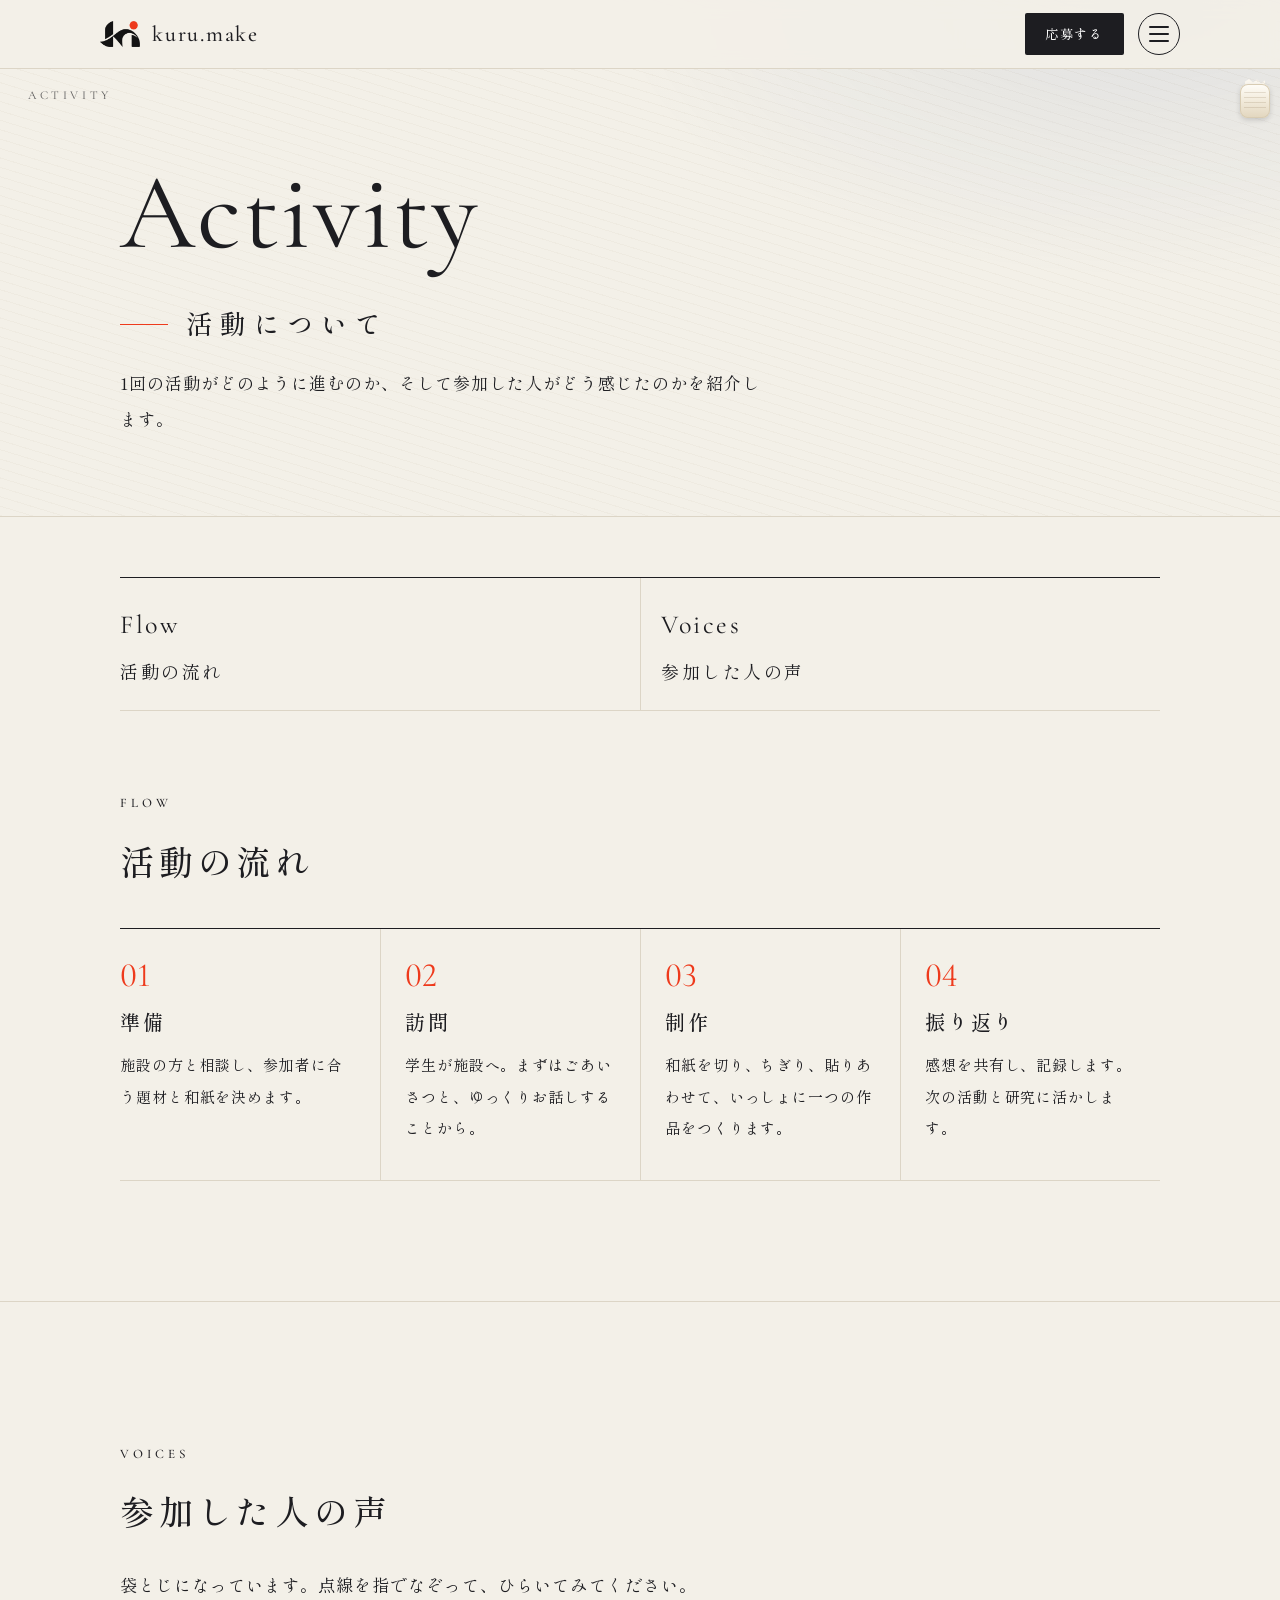
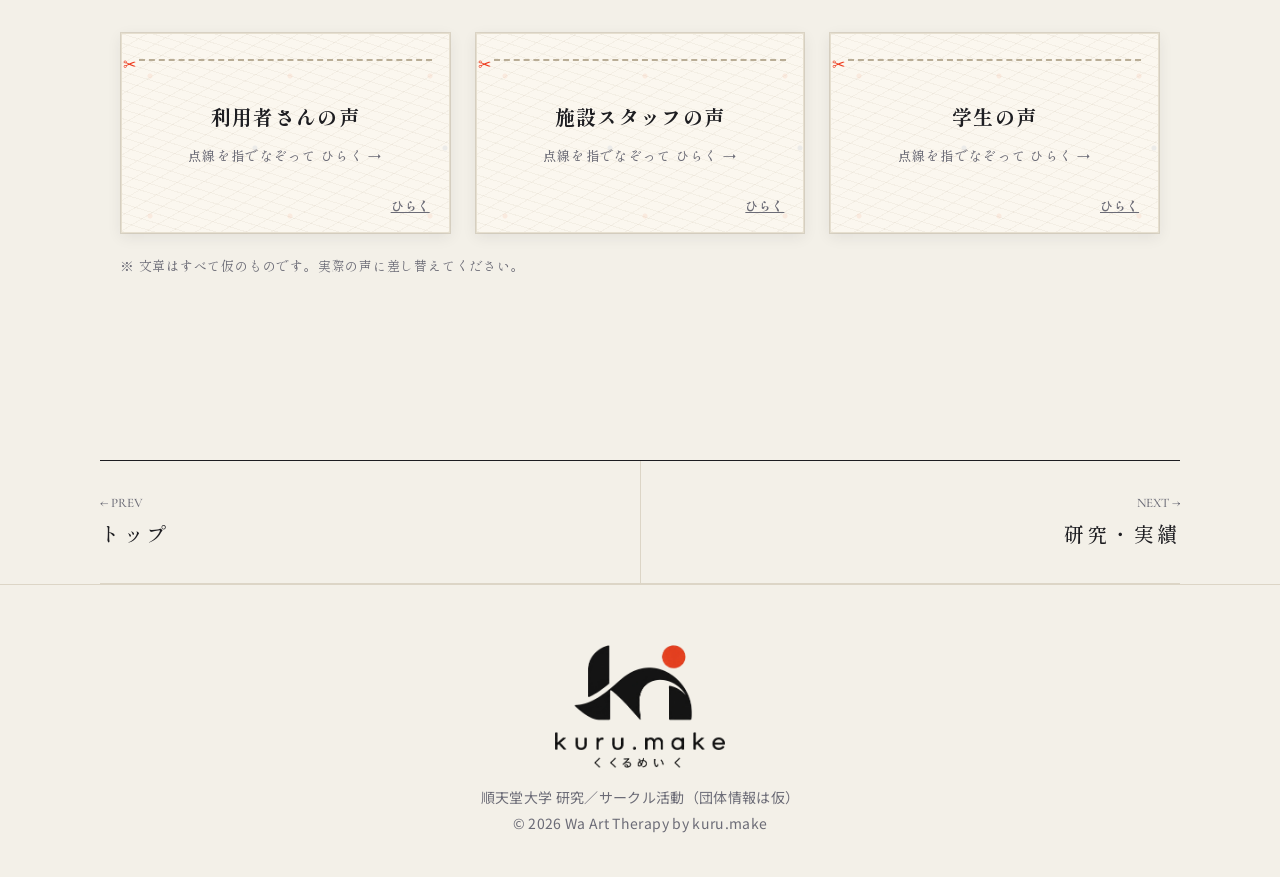
==== commit 6605e78e: "Add the members-style page index to other pages; match apply tabs Co-Authored-By: Claude Opus 5.5 <n" ====
--- a/activity.html
+++ b/activity.html
@@ -11,7 +11,7 @@
 <link rel="preconnect" href="https://fonts.googleapis.com">
 <link rel="preconnect" href="https://fonts.gstatic.com" crossorigin>
 <link href="https://fonts.googleapis.com/css2?family=Noto+Sans+JP:wght@400;500;700&family=Shippori+Mincho:wght@400;500;600&family=Cormorant+Garamond:ital,wght@0,400;0,500;1,400&display=swap" rel="stylesheet">
-<link rel="stylesheet" href="style.css?v=22">
+<link rel="stylesheet" href="style.css?v=26">
 </head>
 <body>
 <header>
@@ -93,6 +93,6 @@
 document.querySelectorAll('.fade').forEach(el => io.observe(el));
 </script>
 <script src="menu.js?v=4"></script>
-<script src="motion.js?v=7"></script>
+<script src="motion.js?v=8"></script>
 </body>
 </html>
--- a/style.css
+++ b/style.css
@@ -1123,3 +1123,109 @@
 .sp-only { display: none; }
 @media (max-width: 860px) { .sp-only { display: inline; } }
 .order-note { font-family: var(--font-serif); font-size: 13px; letter-spacing: .1em; color: var(--muted); margin: -14px 0 18px; }
+
+/* ===== 活動のあゆみ：5つの時期の帯 ===== */
+.strip.plum { --paper: #E6D0D8; --deep: #A8717F; }
+.periods { height: 660px; }
+.periods .strip .ttl { font-size: clamp(28px, 2.8vw, 40px); letter-spacing: .3em; }
+.periods .strip .sub { font-size: 13px; letter-spacing: .24em; }
+.periods .strip .dot { width: 90px; height: 90px; }
+.periods:hover .strip, .periods.has-open .strip { flex-grow: .8; }
+.periods .strip:hover, .periods .strip:focus-visible, .periods .strip.open { flex-grow: 3.2 !important; }
+.periods .strip .detail { left: auto; right: 24px; top: 36px; bottom: auto; max-height: calc(100% - 72px); width: min(380px, calc(100% - 120px)); padding: 22px 22px 10px; overflow: auto; }
+.periods .strip .detail h3 { font-size: 20px; margin-bottom: 10px; display: flex; align-items: baseline; gap: 12px; }
+.periods .strip .detail h3 small { font-size: 13px; letter-spacing: .14em; color: var(--muted); }
+.acts { list-style: none; }
+.acts li { display: grid; grid-template-columns: 3.4em 1fr; gap: 10px; padding: 14px 0; border-top: 1px solid var(--line); }
+.acts b { font-family: var(--font-en); font-weight: 500; font-size: 20px; color: var(--deep); filter: brightness(.8); line-height: 1.3; font-variant-numeric: lining-nums; }
+.acts .tag { margin: 0 8px 4px 0 !important; font-size: 11px !important; padding: 0 8px !important; vertical-align: 2px; }
+.acts strong { font-family: var(--font-serif); font-weight: 500; font-size: 16px; letter-spacing: .08em; }
+.acts p { font-size: 14px !important; line-height: 1.8 !important; margin-top: 2px !important; color: #3b3b42; }
+.hist-note { margin-top: 26px; font-family: var(--font-serif); font-size: 13px; letter-spacing: .06em; opacity: .6; }
+@media (max-width: 860px) {
+  .periods { height: auto; }
+  .periods .strip .ttl, .periods .strip:hover .ttl, .periods .strip.open .ttl { font-size: 21px; letter-spacing: .14em; }
+  .periods .strip .detail { position: relative; top: auto; right: auto; bottom: auto; left: auto; width: auto; overflow: visible; padding: 6px 16px 4px; }
+  .acts li { grid-template-columns: 3em 1fr; padding: 12px 0; }
+  .acts li:first-child { border-top: none; }
+}
+@media (max-width: 860px) { .periods .strip .detail h3 { display: none; } }
+
+/* ===== 活動のあゆみ：帯は動かさない（v11） ===== */
+.periods { height: 500px; }
+.periods .strip, .periods:hover .strip, .periods.has-open .strip,
+.periods .strip:hover, .periods .strip:focus-visible, .periods .strip.open { flex-grow: 1 !important; }
+.periods .strip { transition: filter .2s; }
+.periods .strip::before { content: ""; position: absolute; left: 0; right: 0; top: 0; height: 4px; background: var(--shu); opacity: 0; transition: opacity .2s; z-index: 2; }
+.periods .strip:hover { filter: brightness(.97); }
+.periods .strip:hover::before { opacity: .35; }
+.periods .strip.is-active::before { opacity: 1; }
+.periods .strip.is-active { filter: brightness(.95); }
+.periods .strip .ttl, .periods .strip:hover .ttl, .periods .strip.open .ttl { left: 50%; transform: translateX(-50%); transition: none; }
+.periods .strip .detail { display: none; }
+
+.period-panel { margin: 40px 0 90px; background: var(--white); border: 1px solid var(--line); border-top: 2px solid var(--shu); padding: 34px 40px 20px; transition: opacity .18s ease; }
+.period-panel.fading { opacity: 0; }
+.period-panel h3 { font-family: var(--font-serif); font-weight: 500; font-size: 26px; letter-spacing: .14em; display: flex; align-items: baseline; gap: 14px; margin-bottom: 12px; }
+.period-panel h3 small { font-size: 14px; letter-spacing: .14em; color: var(--muted); }
+.period-panel .acts { display: grid; grid-template-columns: repeat(auto-fit, minmax(260px, 1fr)); column-gap: 36px; }
+.period-panel .tag { display: inline-block; color: #fff; background: var(--deep); }
+.period-panel.spring { --deep: #B5847E; } .period-panel.summer { --deep: #7D9068; }
+.period-panel.autumn { --deep: #B0704E; } .period-panel.winter { --deep: #52668A; } .period-panel.plum { --deep: #A8717F; }
+@media (prefers-reduced-motion: reduce) { .period-panel, .periods .strip, .periods .strip::before { transition: none; } }
+
+@media (max-width: 860px) {
+  .period-panel { display: none; }
+  .periods .strip.open .detail { display: block; }
+  .periods .strip, .periods .strip .detail { transition: none; }
+  .periods .strip::before { display: none; }
+  .periods .strip.is-active { filter: none; }
+}
+@media (max-width: 860px) { .periods { height: auto; } }
+
+/* ===== 仲間：3項目（大学生・施設・協力者） ===== */
+.member-index { list-style: none; display: grid; grid-template-columns: repeat(3, 1fr); border-top: 1px solid var(--ink); margin: 30px 0 20px; }
+.member-index a { display: flex; flex-direction: column; gap: 4px; padding: 22px 20px 22px 0; border-bottom: 1px solid var(--line); transition: color .2s; }
+.member-index li + li a { padding-left: 20px; border-left: 1px solid var(--line); }
+.member-index a:hover { color: var(--shu); }
+.member-index .ja-t { font-size: 18px; opacity: 1; letter-spacing: .14em; }
+.member-index em { font-style: normal; font-family: var(--font-en); font-size: 20px; color: var(--shu); margin-left: 10px; }
+.member-group { padding-top: 40px; scroll-margin-top: 80px; }
+.profiles-title { display: flex; align-items: baseline; gap: 14px; margin: 20px 0 20px; padding-bottom: 12px; border-bottom: 1px solid var(--line); }
+.profiles-title .en-s { font-family: var(--font-en); font-size: 13px; letter-spacing: .28em; text-transform: uppercase; color: var(--muted); order: 2; }
+.avatar .ini { font-family: var(--font-en); font-weight: 500; font-size: 30px; letter-spacing: .06em; }
+.member-group .empty { font-family: var(--font-serif); color: var(--muted); }
+@media (max-width: 860px) {
+  .member-index { grid-template-columns: 1fr 1fr 1fr; }
+  .member-index a { padding: 16px 8px 16px 0; }
+  .member-index li + li a { padding-left: 10px; }
+  .member-index .en-t { font-size: 16px; }
+  .member-index .ja-t { font-size: 14px; letter-spacing: .06em; }
+}
+
+/* ===== ページ目次（仲間ページと同じ形を全ページに） ===== */
+.page-index { margin: 60px 0 0; }
+.page-index + * { margin-top: 0; }
+.page-hero + .container + section { padding-top: 80px; }
+section[id], [data-index] { scroll-margin-top: 80px; }
+
+/* 応募フォームのタブも同じ形に */
+.tabs { display: grid; grid-template-columns: repeat(3, 1fr); gap: 0; border-top: 1px solid var(--ink); border-bottom: none; margin-top: 40px; }
+.tab, body.is-formal .tab { display: flex; flex-direction: column; align-items: flex-start; gap: 4px; padding: 22px 20px 22px 0; border: none; border-bottom: 1px solid var(--line); background: transparent; color: var(--ink); text-align: left; transition: color .2s; }
+.tab + .tab, body.is-formal .tab + .tab { padding-left: 20px; border-left: 1px solid var(--line); }
+.tab:hover { color: var(--shu); }
+.tab .ja-t { font-size: 18px; opacity: 1; letter-spacing: .14em; }
+.tab.active, body.is-formal .tab.active { background: transparent; color: var(--ink); border-bottom: 2px solid var(--shu); }
+.tab.active .ja-t { color: var(--shu); }
+.tab.active .en-t::after { content: "  ●"; font-size: 10px; color: var(--shu); vertical-align: middle; }
+@media (max-width: 860px) {
+  .page-index { margin-top: 40px; }
+  .page-hero + .container + section { padding-top: 60px; }
+  .page-index .en-t, .tab .en-t { font-size: 15px; }
+  .page-index .ja-t, .tab .ja-t { font-size: 13px; letter-spacing: .04em; }
+  .tab, body.is-formal .tab { padding: 16px 8px 16px 0; }
+  .tab + .tab, body.is-formal .tab + .tab { padding-left: 10px; }
+}
+.member-index li { display: flex; }
+.member-index li > a { flex: 1; }
+@media (max-width: 860px) { .tab.active .en-t::after { content: none; } }
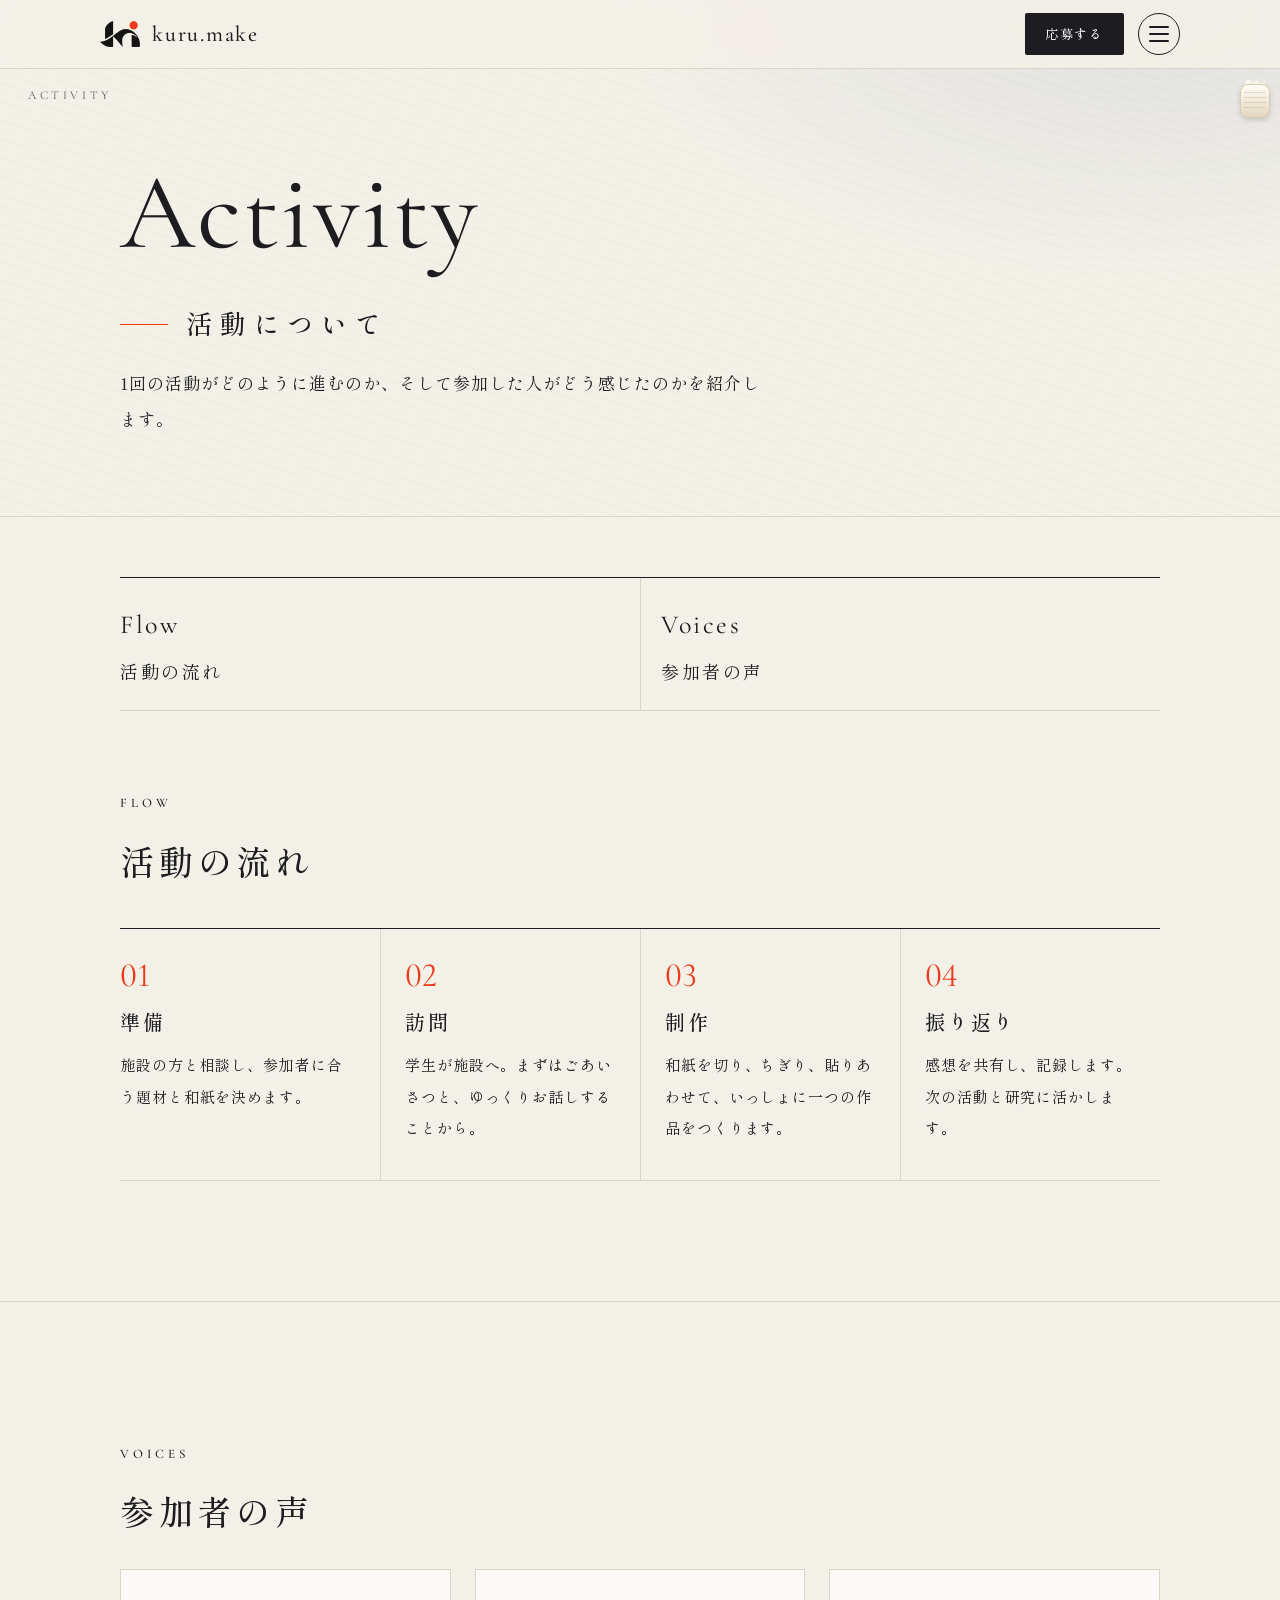
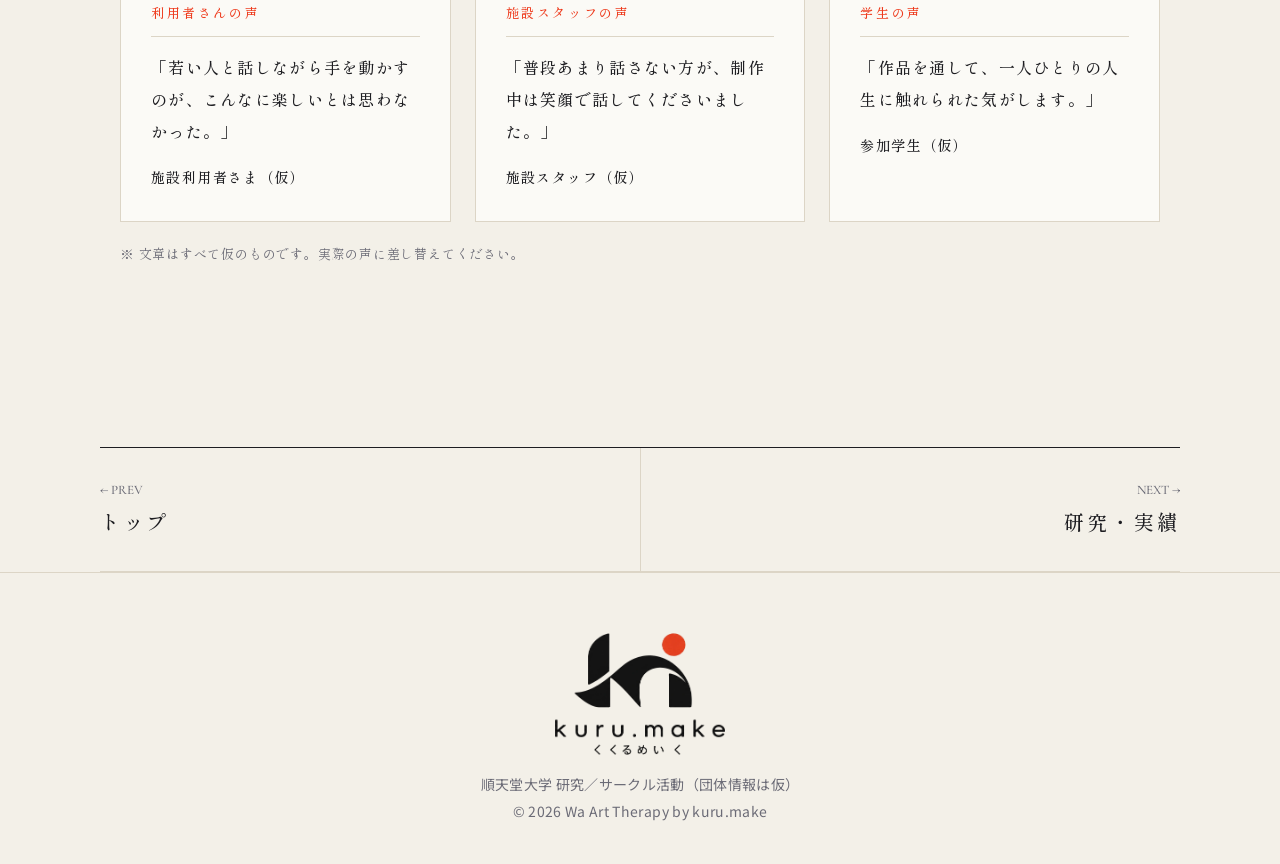
==== commit 0d8d2901: "Rename voices heading to 参加者の声 and show voices without the sealed flap Co-Authored-By: Claude Opus 5" ====
--- a/activity.html
+++ b/activity.html
@@ -7,11 +7,11 @@
 <link rel="icon" href="assets/favicon.png">
 <meta name="theme-color" content="#F3F0E8">
 <title>活動について｜和アートセラピー</title>
-<meta name="description" content="和アートセラピーの活動の流れと、参加した人の声。">
+<meta name="description" content="和アートセラピーの活動の流れと、参加者の声。">
 <link rel="preconnect" href="https://fonts.googleapis.com">
 <link rel="preconnect" href="https://fonts.gstatic.com" crossorigin>
 <link href="https://fonts.googleapis.com/css2?family=Noto+Sans+JP:wght@400;500;700&family=Shippori+Mincho:wght@400;500;600&family=Cormorant+Garamond:ital,wght@0,400;0,500;1,400&display=swap" rel="stylesheet">
-<link rel="stylesheet" href="style.css?v=26">
+<link rel="stylesheet" href="style.css?v=27">
 </head>
 <body>
 <header>
@@ -61,12 +61,11 @@
 <section class="voices" id="voices">
   <div class="container">
     <span class="en">Voices</span>
-    <h2 class="fade">参加した人の<span class="mark">声</span></h2>
-    <p class="fade">袋とじになっています。点線を指でなぞって、ひらいてみてください。</p>
+    <h2 class="fade">参加者の<span class="mark">声</span></h2>
     <div class="cards">
-      <div class="card fade fukuro" data-label="利用者さんの声">「若い人と話しながら手を動かすのが、こんなに楽しいとは思わなかった。」<div class="who">施設利用者さま（仮）</div></div>
-      <div class="card fade fukuro" data-label="施設スタッフの声">「普段あまり話さない方が、制作中は笑顔で話してくださいました。」<div class="who">施設スタッフ（仮）</div></div>
-      <div class="card fade fukuro" data-label="学生の声">「作品を通して、一人ひとりの人生に触れられた気がします。」<div class="who">参加学生（仮）</div></div>
+      <div class="card fade"><span class="voice-label">利用者さんの声</span>「若い人と話しながら手を動かすのが、こんなに楽しいとは思わなかった。」<div class="who">施設利用者さま（仮）</div></div>
+      <div class="card fade"><span class="voice-label">施設スタッフの声</span>「普段あまり話さない方が、制作中は笑顔で話してくださいました。」<div class="who">施設スタッフ（仮）</div></div>
+      <div class="card fade"><span class="voice-label">学生の声</span>「作品を通して、一人ひとりの人生に触れられた気がします。」<div class="who">参加学生（仮）</div></div>
     </div>
     <p class="note">※ 文章はすべて仮のものです。実際の声に差し替えてください。</p>
   </div>
--- a/style.css
+++ b/style.css
@@ -1229,3 +1229,6 @@
 .member-index li { display: flex; }
 .member-index li > a { flex: 1; }
 @media (max-width: 860px) { .tab.active .en-t::after { content: none; } }
+
+/* 参加者の声（袋とじなし） */
+.voice-label { display: block; font-family: var(--font-serif); font-size: 13px; letter-spacing: .2em; color: var(--shu); margin-bottom: 14px; padding-bottom: 10px; border-bottom: 1px solid var(--line); }
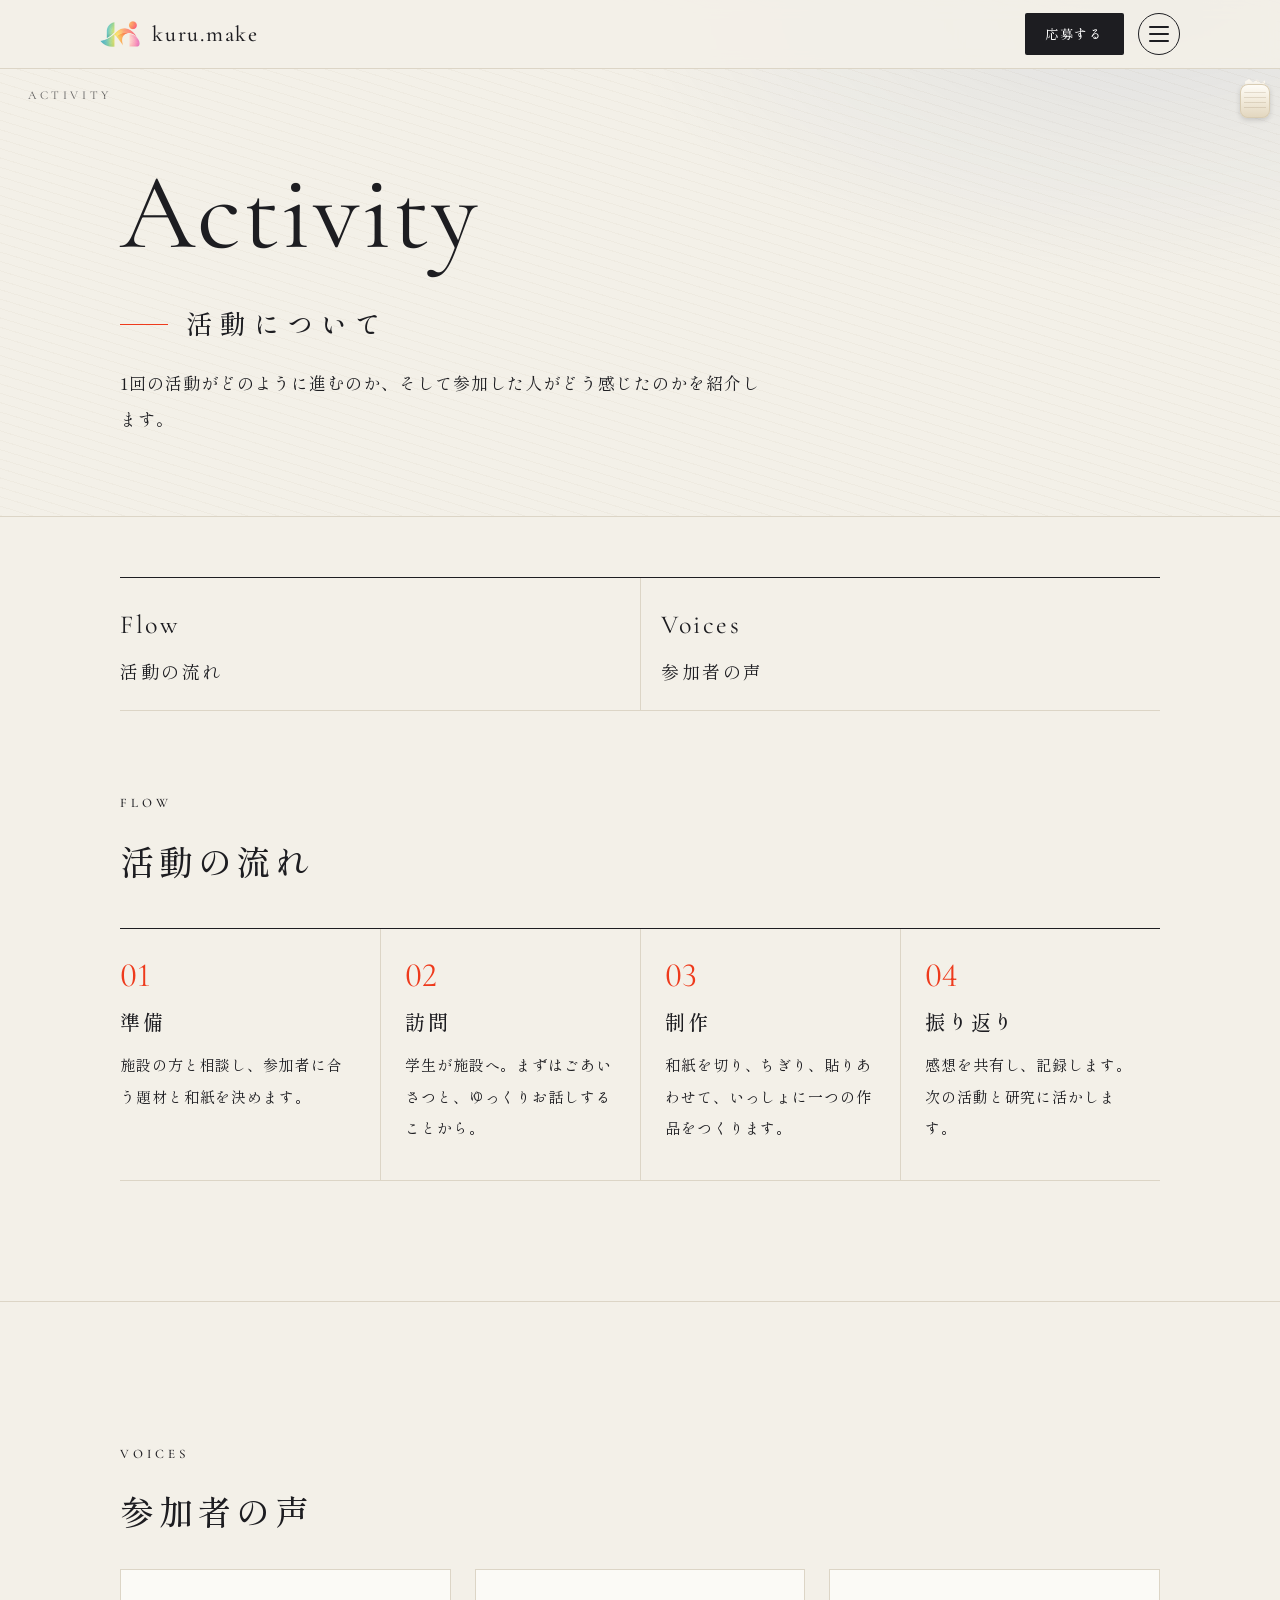
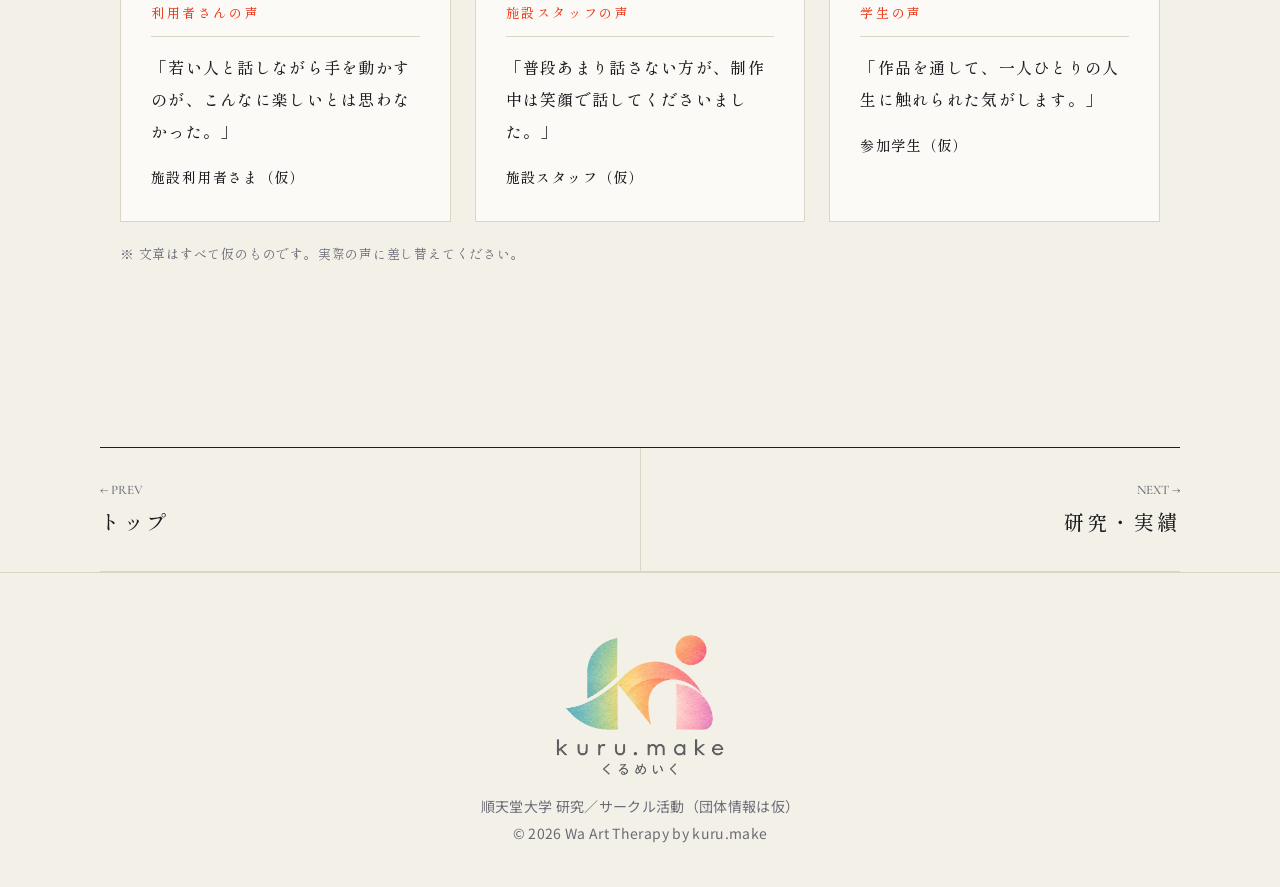
==== commit 4048e3ef: "Replace logo, mark and favicon with the finalized watercolor logo Co-Authored-By: Claude Opus 5.5 <n" ====
--- a/activity.html
+++ b/activity.html
@@ -16,7 +16,7 @@
 <body>
 <header>
   <div class="container nav">
-    <a href="index.html" class="logo"><img src="assets/mark.png" alt="" width="40" height="25"><span>kuru.make</span></a>
+    <a href="index.html" class="logo"><img src="assets/mark.png" alt="" width="40" height="26"><span>kuru.make</span></a>
     <div class="nav-right">
       <a href="apply.html" class="btn small">応募する</a>
       <button class="menu-btn" aria-label="メニューを開く" aria-expanded="false" aria-controls="menu"><span></span><span></span><span></span></button>
@@ -78,7 +78,7 @@
 
 <footer>
   <div class="container">
-    <img class="footer-logo" src="assets/logo.png" alt="kuru.make" width="190" height="137">
+    <img class="footer-logo" src="assets/logo.png" alt="kuru.make" width="190" height="162">
     <p>順天堂大学 研究／サークル活動（団体情報は仮）</p>
     <p>© 2026 Wa Art Therapy by kuru.make</p>
   </div>
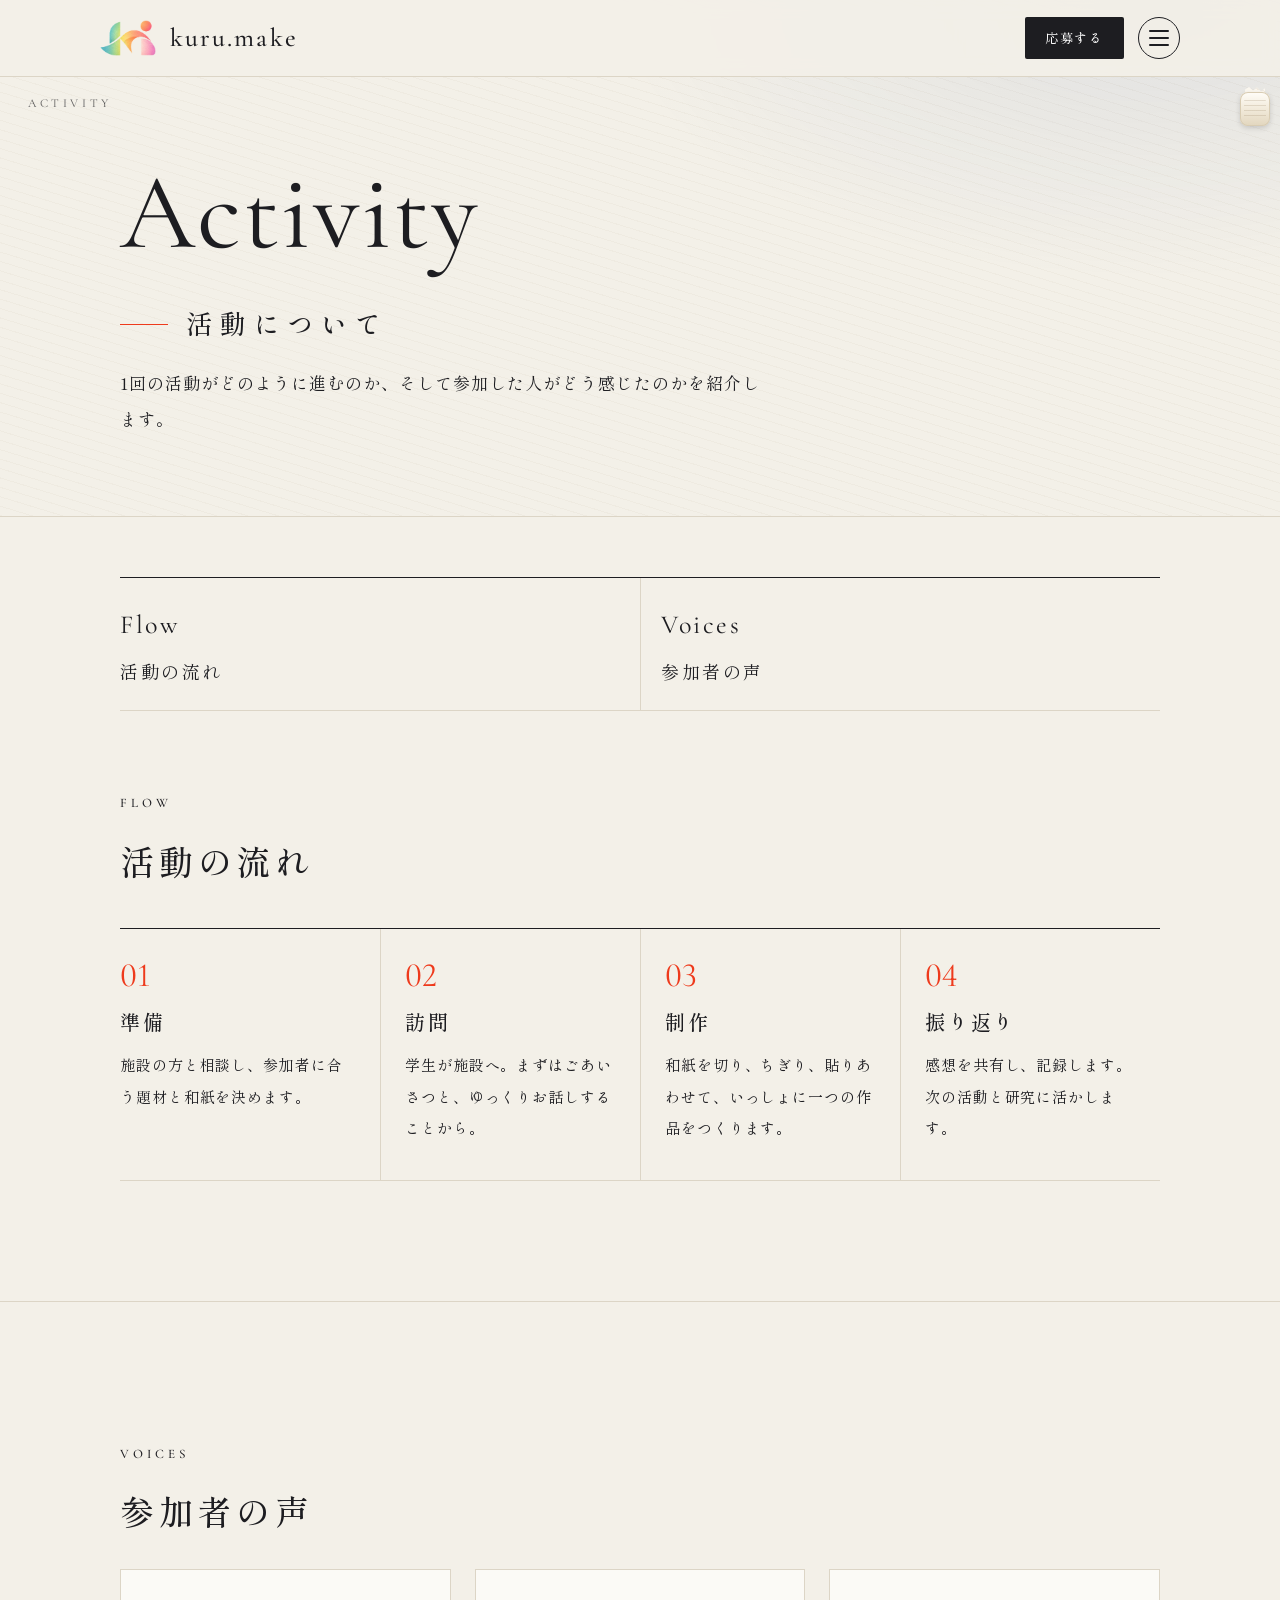
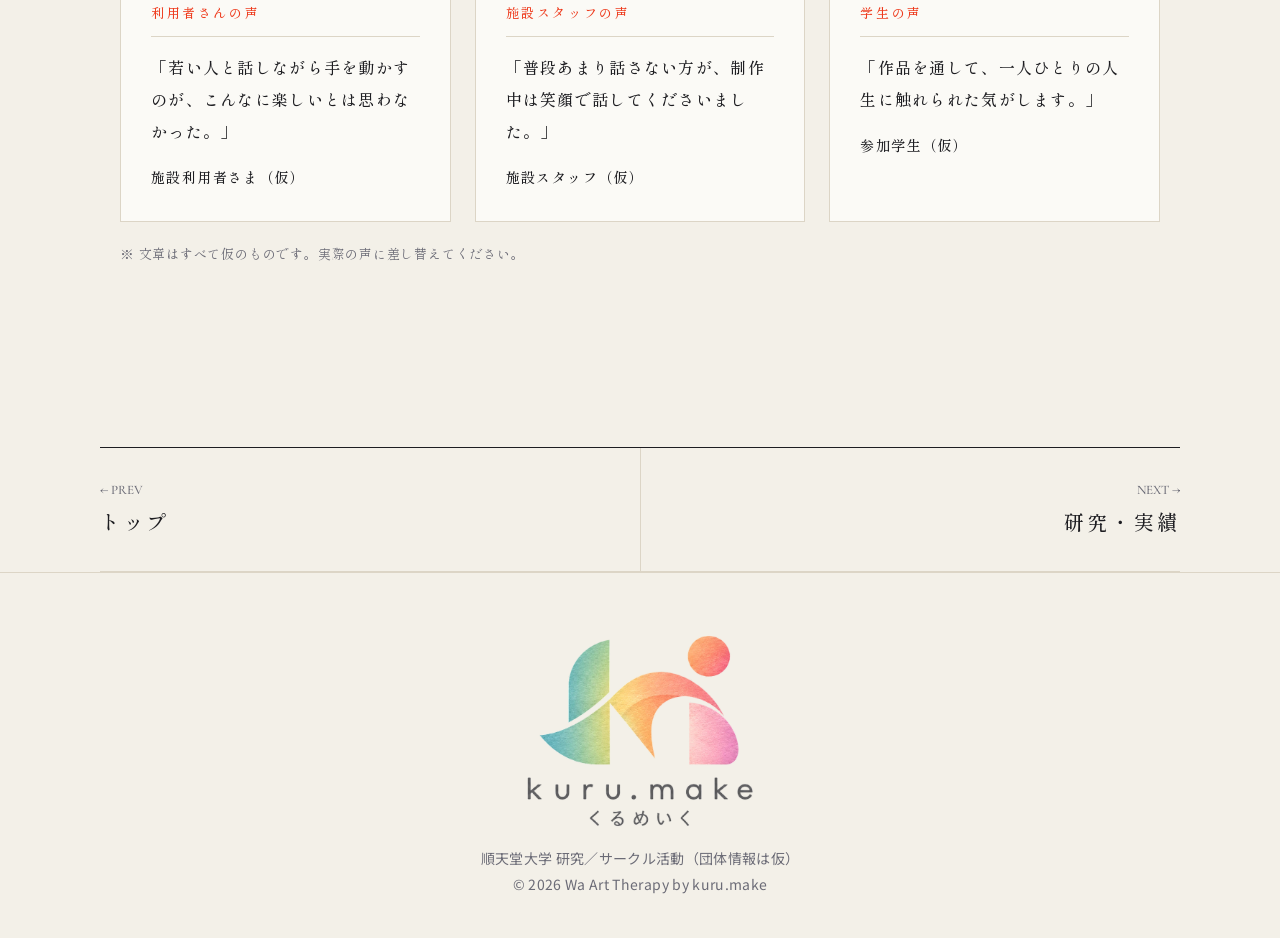
==== commit 189dc682: "Enlarge header, hero and footer logos Co-Authored-By: Claude Opus 5.5 <noreply@anthropic.com> Claude" ====
--- a/activity.html
+++ b/activity.html
@@ -11,7 +11,7 @@
 <link rel="preconnect" href="https://fonts.googleapis.com">
 <link rel="preconnect" href="https://fonts.gstatic.com" crossorigin>
 <link href="https://fonts.googleapis.com/css2?family=Noto+Sans+JP:wght@400;500;700&family=Shippori+Mincho:wght@400;500;600&family=Cormorant+Garamond:ital,wght@0,400;0,500;1,400&display=swap" rel="stylesheet">
-<link rel="stylesheet" href="style.css?v=27">
+<link rel="stylesheet" href="style.css?v=28">
 </head>
 <body>
 <header>
--- a/style.css
+++ b/style.css
@@ -1232,3 +1232,24 @@
 
 /* 参加者の声（袋とじなし） */
 .voice-label { display: block; font-family: var(--font-serif); font-size: 13px; letter-spacing: .2em; color: var(--shu); margin-bottom: 14px; padding-bottom: 10px; border-bottom: 1px solid var(--line); }
+
+/* ===== ロゴを大きく（v15） ===== */
+.nav { height: 76px; }
+.menu { top: 76px; }
+.logo { gap: 14px; }
+.logo img { width: 56px; }
+.logo span { font-size: 26px; }
+.footer-logo { width: 230px; }
+.ed-hero-mark { width: min(24vw, 300px); }
+.roll-bar { top: 92px; }
+.ed-section-label { top: 92px; }
+@media (max-width: 860px) {
+  .nav { height: 66px; }
+  .menu { top: 66px; }
+  .logo { gap: 10px; }
+  .logo img { width: 44px; }
+  .logo span { font-size: 21px; }
+  .footer-logo { width: 190px; }
+  .roll-bar { top: 76px; }
+}
+@media (min-width: 861px) { .ed-hero-mark { right: 18%; } }
